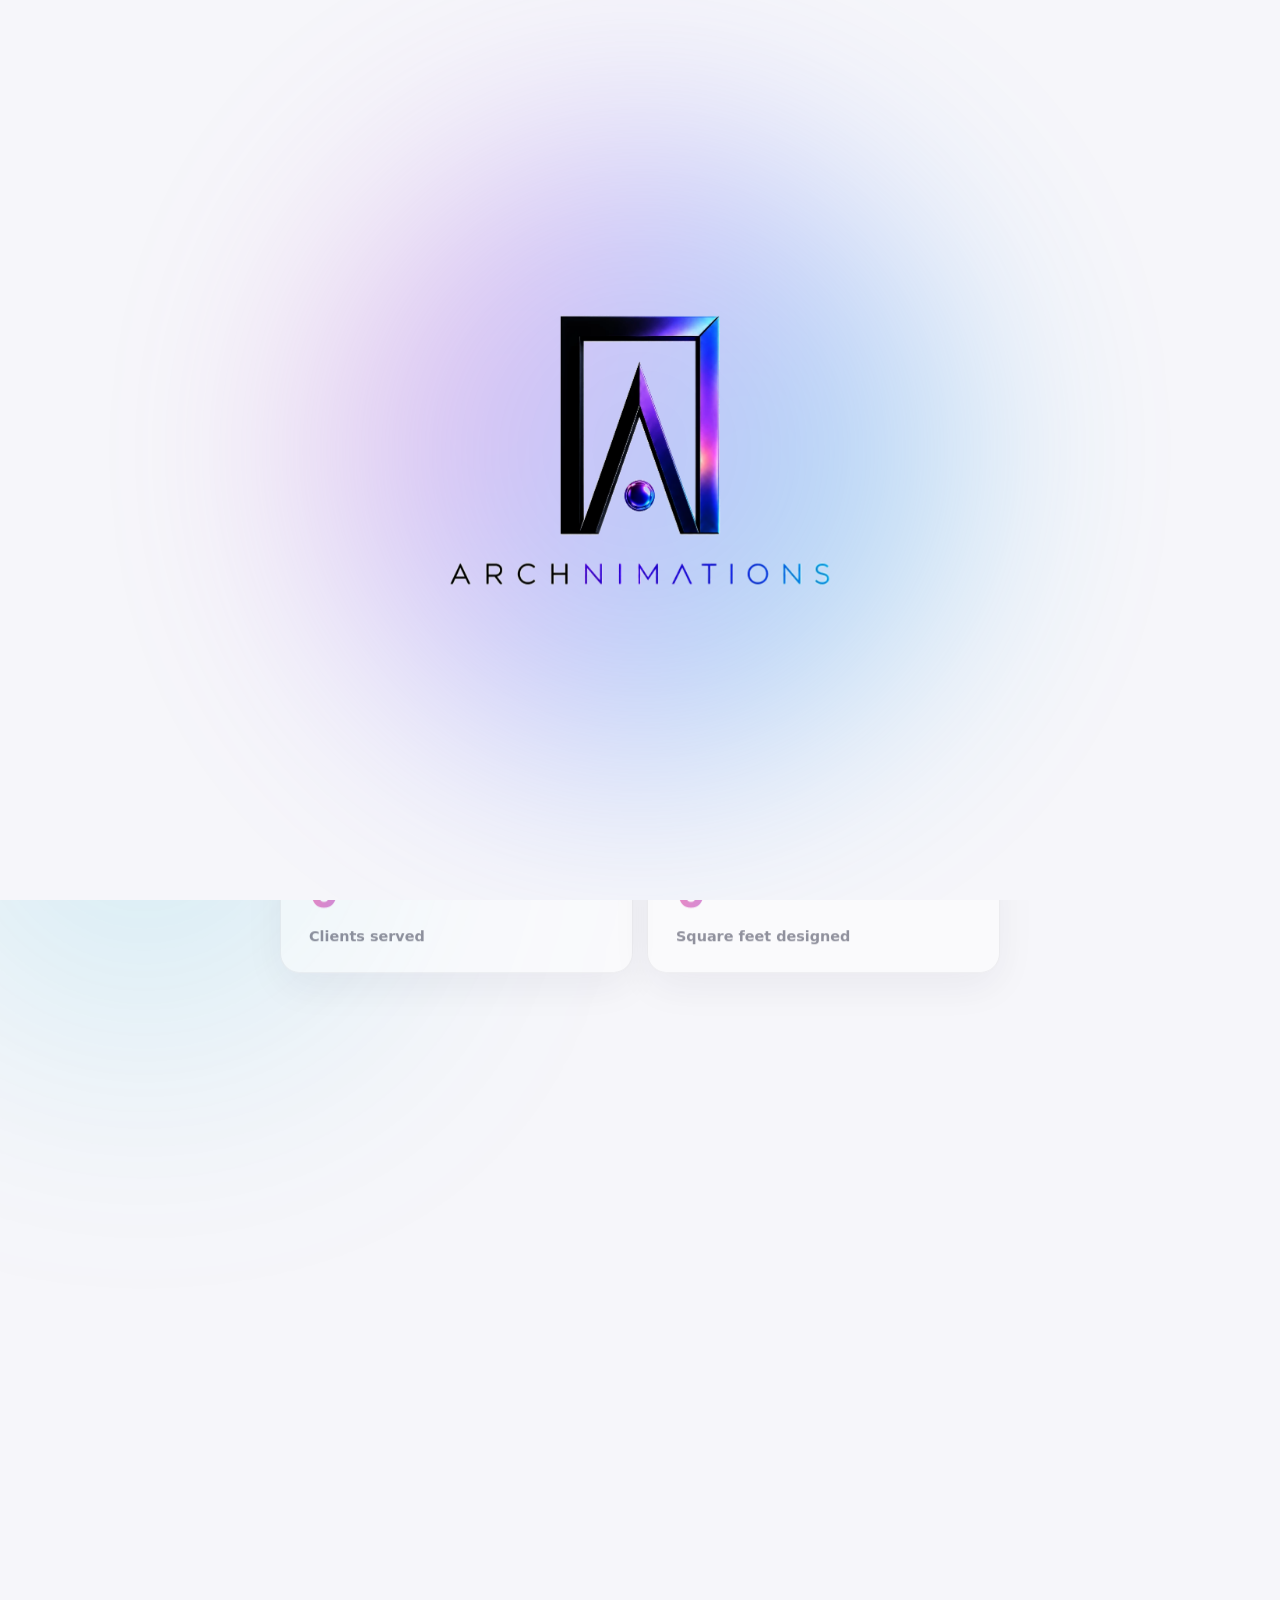
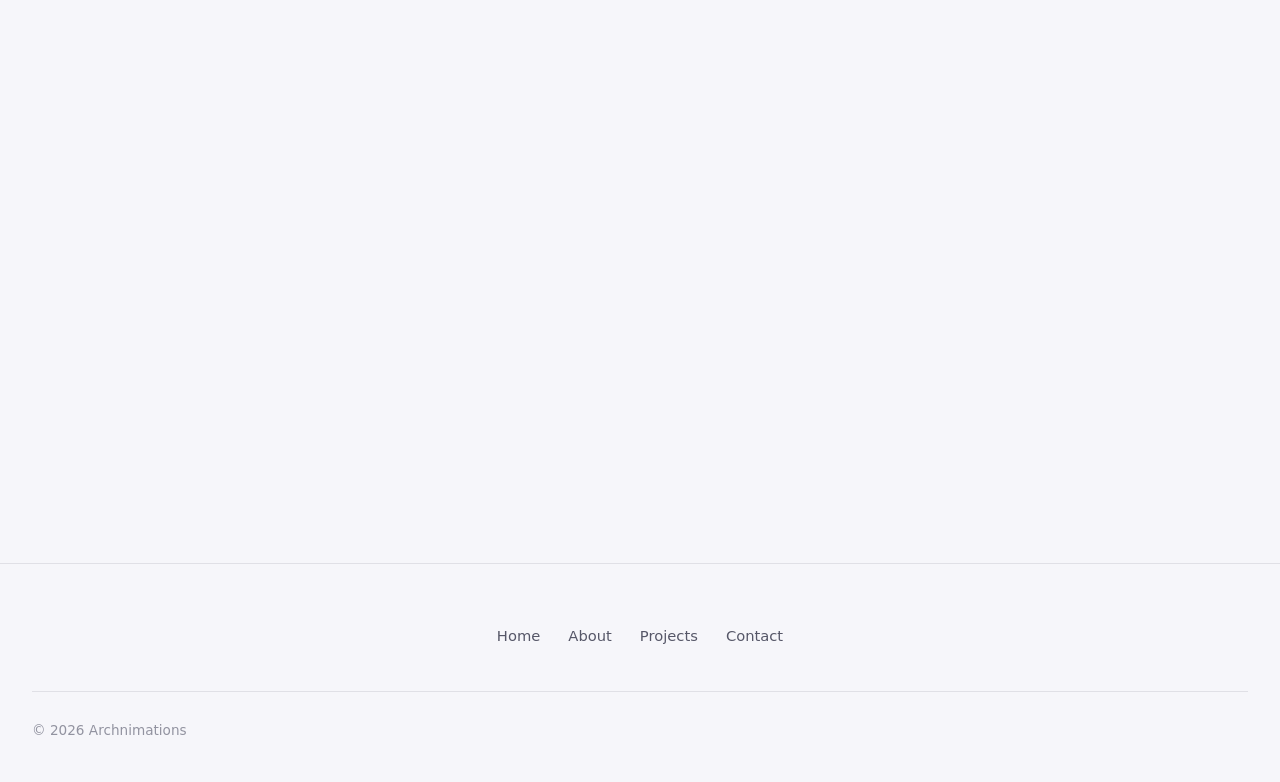
==== index.html @ 9ba1f947 "Refine PINEHURST 8B per feedback - Removed parquet restoration and library-finishing photos from the" ====
<!DOCTYPE html>
<html lang="en">
<head>
<meta charset="UTF-8">
<meta name="viewport" content="width=device-width, initial-scale=1.0">
<meta http-equiv="Content-Security-Policy" content="default-src 'self'; base-uri 'self'; object-src 'none'; script-src 'self'; style-src 'self' https://fonts.googleapis.com; font-src https://fonts.gstatic.com; img-src 'self' https://archnimations.com data:; frame-src https://my.spline.design; connect-src 'self'; form-action 'self' mailto:; frame-ancestors 'self'; upgrade-insecure-requests">
<meta name="referrer" content="strict-origin-when-cross-origin">
<meta name="description" content="Archnimations, architectural visualization, rendering, animation and design communication. Let us render your vision.">
<link rel="canonical" href="https://archnimations.com/">
<title>Archnimations</title>
<meta property="og:title" content="Archnimations">
<meta property="og:description" content="Detailed renderings, animation and design communication. Let us render your vision.">
<meta property="og:image" content="https://archnimations.com/assets/images/work/alpena-night.webp">
<meta property="og:url" content="https://archnimations.com/">
<link rel="preconnect" href="https://fonts.googleapis.com">
<link rel="preconnect" href="https://fonts.gstatic.com" crossorigin>
<link href="https://fonts.googleapis.com/css2?family=Space+Grotesk:wght@400;500;600;700&family=Inter:wght@400;500;600&display=swap" rel="stylesheet">
<link rel="icon" href="/favicon.ico" sizes="any">
<link rel="icon" type="image/png" href="/assets/images/favicon.png">
<link rel="apple-touch-icon" href="/assets/images/apple-touch-icon.png">
<link rel="stylesheet" href="/assets/css/style.css?v=20260608h">
<script src="/assets/js/intro-state.js?v=20260608h"></script>
</head>
<body class="home-page">

<!-- ── INTRO ENTRANCE ───────────────────────────── -->
<div id="intro" aria-hidden="true">
  <div class="intro__glow"></div>
  <img class="intro__logo" src="/assets/images/logo.webp" alt="Archnimations" width="975" height="693" decoding="async">
</div>

<nav id="nav">
  <a class="brand" href="/"><img src="/assets/images/logo.webp" alt="Archnimations" width="975" height="693" decoding="async"></a>
  <div class="nav-links" id="primary-navigation">
    <a href="/" class="active">Home</a>
    <a href="/about/">About</a>
    <a href="/work/">Projects</a>
    <a href="/contact/">Contact us</a>
  </div>
  <button id="burger" aria-label="Menu" aria-expanded="false" aria-controls="primary-navigation"><span></span><span></span><span></span></button>
</nav>

<!-- ── HERO ─────────────────────────────────────── -->
<header class="hero">
  <div class="hero__spline">
    <iframe src="https://my.spline.design/bancomar-vtM50TF9JVC6d8I8mIvwW248/?v=20260516"
            title="Archnimations interactive 3D scene"
            frameborder="0" loading="eager"
            referrerpolicy="strict-origin-when-cross-origin"
            allow="autoplay; fullscreen; xr-spatial-tracking; gyroscope; accelerometer; clipboard-write"></iframe>
  </div>
  <div class="hero__inner wrap">
    <h1>Architectural <span class="rotator">Visualization</span> Studio</h1>
  </div>
  <div class="hero__scroll" aria-hidden="true"></div>
</header>

<!-- ── METRICS ──────────────────────────────────── -->
<section class="metric-strip" aria-label="Studio impact">
  <div class="wrap">
    <div class="metric-grid reveal">
      <div class="metric-card">
        <span class="metric-card__num"><span class="js-count" data-count="500" data-suffix="+">0</span></span>
        <span class="metric-card__label">Clients served</span>
      </div>
      <div class="metric-card">
        <span class="metric-card__num"><span class="js-count" data-count="550" data-suffix="k+">0</span></span>
        <span class="metric-card__label">Square feet designed</span>
      </div>
    </div>
  </div>
</section>

<!-- ── SERVICES ─────────────────────────────────── -->
<section class="section-pad section-pad--flush">
  <div class="wrap">
    <div class="section-head services-head reveal">
      <div class="services-intro">
        <div class="services-intro__copy">
          <span class="eyebrow">What we do</span>
          <h2>A holistic design approach for architecture, atmosphere and experience.</h2>
          <p>We shape each project as a complete visual story, translating spatial ideas into refined imagery, motion and design communication that capture mood, materiality, scale and intent.</p>
        </div>
        <div class="micro-projects" aria-hidden="true">
          <div class="micro-track">
          <span class="micro-card"><img src="/assets/images/work/humeniks-building/before-after.webp" alt="" decoding="async" loading="lazy"></span>
          <span class="micro-card"><img src="/assets/images/work/humeniks-building/kitchen-design.webp" alt="" decoding="async" loading="lazy"></span>
          <span class="micro-card"><img src="/assets/images/work/silver-creek-townhomes/exterior.webp" alt="" decoding="async" loading="lazy"></span>
          <span class="micro-card"><img src="/assets/images/work/silver-creek-townhomes/living-area.webp" alt="" decoding="async" loading="lazy"></span>
          <span class="micro-card"><img src="/assets/images/work/palma-resort/living-suite.webp" alt="" decoding="async" loading="lazy"></span>
          <span class="micro-card"><img src="/assets/images/work/palma-resort/spa-lounge.webp" alt="" decoding="async" loading="lazy"></span>
          <span class="micro-card"><img src="/assets/images/work/arboleda-tower/vision-01.webp" alt="" decoding="async" loading="lazy"></span>
          <span class="micro-card"><img src="/assets/images/work/arboleda-tower/vision-04.webp" alt="" decoding="async" loading="lazy"></span>
          <span class="micro-card"><img src="/assets/images/work/alpena-exterior.webp" alt="" decoding="async" loading="lazy"></span>
          <span class="micro-card"><img src="/assets/images/work/alpena-lobby.webp" alt="" decoding="async" loading="lazy"></span>
          <span class="micro-card"><img src="/assets/images/work/sansurs-interior.webp" alt="" decoding="async" loading="lazy"></span>
          <span class="micro-card"><img src="/assets/images/work/sansurs-bedroom-master.webp" alt="" decoding="async" loading="lazy"></span>
          <span class="micro-card"><img src="/assets/images/work/palma-resort/bed-suite.webp" alt="" decoding="async" loading="lazy"></span>
          <span class="micro-card"><img src="/assets/images/work/silver-creek-townhomes/bedroom.webp" alt="" decoding="async" loading="lazy"></span>
          <span class="micro-card micro-card--dupe"><img src="/assets/images/work/humeniks-building/before-after.webp" alt="" decoding="async" loading="lazy"></span>
          <span class="micro-card micro-card--dupe"><img src="/assets/images/work/humeniks-building/kitchen-design.webp" alt="" decoding="async" loading="lazy"></span>
          <span class="micro-card micro-card--dupe"><img src="/assets/images/work/silver-creek-townhomes/exterior.webp" alt="" decoding="async" loading="lazy"></span>
          <span class="micro-card micro-card--dupe"><img src="/assets/images/work/silver-creek-townhomes/living-area.webp" alt="" decoding="async" loading="lazy"></span>
          <span class="micro-card micro-card--dupe"><img src="/assets/images/work/palma-resort/living-suite.webp" alt="" decoding="async" loading="lazy"></span>
          <span class="micro-card micro-card--dupe"><img src="/assets/images/work/palma-resort/spa-lounge.webp" alt="" decoding="async" loading="lazy"></span>
          <span class="micro-card micro-card--dupe"><img src="/assets/images/work/arboleda-tower/vision-01.webp" alt="" decoding="async" loading="lazy"></span>
          <span class="micro-card micro-card--dupe"><img src="/assets/images/work/arboleda-tower/vision-04.webp" alt="" decoding="async" loading="lazy"></span>
          <span class="micro-card micro-card--dupe"><img src="/assets/images/work/alpena-exterior.webp" alt="" decoding="async" loading="lazy"></span>
          <span class="micro-card micro-card--dupe"><img src="/assets/images/work/alpena-lobby.webp" alt="" decoding="async" loading="lazy"></span>
          <span class="micro-card micro-card--dupe"><img src="/assets/images/work/sansurs-interior.webp" alt="" decoding="async" loading="lazy"></span>
          <span class="micro-card micro-card--dupe"><img src="/assets/images/work/sansurs-bedroom-master.webp" alt="" decoding="async" loading="lazy"></span>
          <span class="micro-card micro-card--dupe"><img src="/assets/images/work/palma-resort/bed-suite.webp" alt="" decoding="async" loading="lazy"></span>
          <span class="micro-card micro-card--dupe"><img src="/assets/images/work/silver-creek-townhomes/bedroom.webp" alt="" decoding="async" loading="lazy"></span>
          </div>
        </div>
      </div>
    </div>
    <div class="orbit-services reveal">
      <ol class="orbit-track" role="tablist" aria-label="Studio services">
        <li class="orbit-node is-active">
          <button type="button" role="tab" aria-selected="true" aria-controls="orbit-panel-01">
            <span class="orbit-node__num">01</span>
          </button>
        </li>
        <li class="orbit-node">
          <button type="button" role="tab" aria-selected="false" aria-controls="orbit-panel-02">
            <span class="orbit-node__num">02</span>
          </button>
        </li>
        <li class="orbit-node">
          <button type="button" role="tab" aria-selected="false" aria-controls="orbit-panel-03">
            <span class="orbit-node__num">03</span>
          </button>
        </li>
        <li class="orbit-node">
          <button type="button" role="tab" aria-selected="false" aria-controls="orbit-panel-04">
            <span class="orbit-node__num">04</span>
          </button>
        </li>
        <li class="orbit-node">
          <button type="button" role="tab" aria-selected="false" aria-controls="orbit-panel-05">
            <span class="orbit-node__num">05</span>
          </button>
        </li>
      </ol>
      <div class="orbit-stage" aria-live="polite">
        <article class="orbit-panel is-active" id="orbit-panel-01" role="tabpanel">
          <h3>Rendering &amp; Animation</h3>
          <p>Realistic still visualizations and architectural animation that communicate design intent to clients and stakeholders.</p>
        </article>
        <article class="orbit-panel" id="orbit-panel-02" role="tabpanel">
          <h3>3D Models</h3>
          <p>Accurate, presentation ready 3D models built from your plans, sketches or existing CAD files.</p>
        </article>
        <article class="orbit-panel" id="orbit-panel-03" role="tabpanel">
          <h3>Virtual Tours &amp; 360° Panoramas</h3>
          <p>Immersive architectural virtual tours and 360° 3D panoramas that let clients walk the space before it's built.</p>
        </article>
        <article class="orbit-panel" id="orbit-panel-04" role="tabpanel">
          <h3>Interior &amp; Exterior Visualization</h3>
          <p>Interior and exterior visualization across residential, commercial and mixed use typologies.</p>
        </article>
        <article class="orbit-panel" id="orbit-panel-05" role="tabpanel">
          <h3>Design Communication</h3>
          <p>Clear visual packages that organize concept, atmosphere and project intent for confident presentations.</p>
        </article>
      </div>
      <p class="orbit-prompt">
        Have something else in mind?
        <a href="/contact/" class="text-link">Tell us about your project ↗</a>
      </p>
    </div>
  </div>
</section>

<footer>
  <div class="wrap">
    <div class="foot-top">
      <nav class="foot-nav">
        <a href="/">Home</a>
        <a href="/about/">About</a>
        <a href="/work/">Projects</a>
        <a href="/contact/">Contact</a>
      </nav>
    </div>
    <div class="foot-bottom">
      <span>&copy; <span class="js-year"></span> Archnimations</span>
    </div>
  </div>
</footer>

<script src="/assets/js/main.js?v=20260608h"></script>
</body>
</html>
---- assets/css/style.css ----
/* ═══════════════════════════════════════════════════
   ARCHNIMATIONS — architectural visualization studio
   Light iridescent / liquid-glass design system
═══════════════════════════════════════════════════ */

:root {
  --bg:        #F6F6FA;
  --bg-2:      #FFFFFF;
  --glass:     rgba(255,255,255,0.60);
  --glass-2:   rgba(255,255,255,0.86);
  --line:      rgba(20,20,40,0.09);
  --line-2:    rgba(20,20,40,0.16);
  --text:      #15151E;
  --text-mid:  #565768;
  --text-dim:  #9293A0;
  --iris-1:    #8B5CF6;   /* violet */
  --iris-2:    #3B82F6;   /* blue   */
  --iris-3:    #06B6D4;   /* cyan   */
  --iris-4:    #EC4899;   /* magenta*/
  --grad:      linear-gradient(110deg, var(--iris-4) 0%, var(--iris-1) 32%, var(--iris-2) 64%, var(--iris-3) 100%);
  --shadow:    0 14px 44px rgba(30,25,70,0.09);
  --shadow-lg: 0 26px 70px rgba(30,25,70,0.14);
  --max:       1280px;
  --ease:      cubic-bezier(0.16, 1, 0.3, 1);
}

* { margin: 0; padding: 0; box-sizing: border-box; }
html { scroll-behavior: smooth; }

body {
  background: var(--bg);
  color: var(--text);
  font-family: 'Inter', system-ui, sans-serif;
  font-size: 16px;
  line-height: 1.6;
  -webkit-font-smoothing: antialiased;
  overflow-x: hidden;
  position: relative;
}

/* ── AMBIENT IRIDESCENT GLOW (page-wide) ──────────── */
body::before,
body::after {
  content: '';
  position: fixed;
  z-index: 0;
  border-radius: 50%;
  filter: blur(120px);
  opacity: 0.55;
  pointer-events: none;
}
body::before {
  width: 58vw; height: 58vw;
  top: -20vw; right: -14vw;
  background: radial-gradient(circle, rgba(139,92,246,0.55), transparent 68%);
  animation: drift1 26s var(--ease) infinite alternate;
}
body::after {
  width: 50vw; height: 50vw;
  bottom: -18vw; left: -14vw;
  background: radial-gradient(circle, rgba(6,182,212,0.45), transparent 68%);
  animation: drift2 30s var(--ease) infinite alternate;
}
@keyframes drift1 { to { transform: translate(-8vw, 10vw) scale(1.18); } }
@keyframes drift2 { to { transform: translate(10vw, -8vw) scale(1.22); } }

/* ── INTRO ENTRANCE ───────────────────────────────── */
#intro {
  position: fixed;
  inset: 0;
  z-index: 9999;
  display: flex;
  align-items: center;
  justify-content: center;
  background: var(--bg);
  overflow: hidden;
}
html.intro-done #intro { display: none; }
/* nav logo stays hidden until the intro logo flies into its place */
html.intro-pending #nav .brand img { opacity: 0; }
.intro__logo {
  position: relative;
  z-index: 2;
  width: min(380px, 64vw);
  height: auto;
  opacity: 0;
  transform: scale(0.86) translateY(10px);
  animation: introLogo 1.15s var(--ease) 0.15s forwards;
  will-change: transform, opacity;
}
.intro__glow {
  position: absolute;
  width: 540px; height: 540px;
  max-width: 90vw; max-height: 90vw;
  border-radius: 50%;
  background: var(--grad);
  filter: blur(95px);
  opacity: 0;
  transform: scale(0.6);
  animation: introGlow 2.1s var(--ease) 0.2s forwards;
}
@keyframes introLogo {
  0%   { opacity: 0; transform: scale(0.86) translateY(10px); }
  55%  { opacity: 1; }
  100% { opacity: 1; transform: scale(1) translateY(0); }
}
@keyframes introGlow {
  0%   { opacity: 0; transform: scale(0.6); }
  45%  { opacity: 0.6; transform: scale(1); }
  100% { opacity: 0.34; transform: scale(1.16); }
}

h1, h2, h3, h4 {
  font-family: 'Space Grotesk', system-ui, sans-serif;
  font-weight: 600;
  line-height: 1.06;
  letter-spacing: -0.025em;
}

a { color: inherit; text-decoration: none; }
img { display: block; max-width: 100%; }
::selection { background: var(--iris-1); color: #fff; }

.wrap { max-width: var(--max); margin: 0 auto; padding: 0 32px; position: relative; z-index: 1; }

/* iridescent gradient text */
.iris-text {
  background: var(--grad);
  -webkit-background-clip: text;
  background-clip: text;
  color: transparent;
}

.eyebrow {
  font-family: 'Space Grotesk', sans-serif;
  font-size: 0.72rem;
  font-weight: 600;
  letter-spacing: 0.24em;
  text-transform: uppercase;
  background: var(--grad);
  -webkit-background-clip: text;
  background-clip: text;
  color: transparent;
}

/* ── DECORATIVE GLOW ORBS ─────────────────────────── */
.orb {
  position: absolute;
  border-radius: 50%;
  pointer-events: none;
  z-index: 0;
}
.orb--glow {
  background: var(--grad);
  filter: blur(80px);
  opacity: 0.42;
}

/* ── BUTTONS ──────────────────────────────────────── */
.btn {
  display: inline-flex;
  align-items: center;
  gap: 10px;
  font-family: 'Space Grotesk', sans-serif;
  font-weight: 600;
  font-size: 0.92rem;
  padding: 15px 28px;
  border-radius: 999px;
  transition: transform 0.4s var(--ease), box-shadow 0.4s, background 0.3s, color 0.3s, border-color 0.3s;
}
.btn--solid {
  color: #fff;
  background: var(--grad);
  background-size: 180% 180%;
  background-position: 0% 50%;
  box-shadow: 0 10px 30px rgba(139,92,246,0.30);
}
.btn--solid:hover {
  transform: translateY(-3px);
  background-position: 100% 50%;
  box-shadow: 0 16px 40px rgba(139,92,246,0.42);
}
.btn .arr { transition: transform 0.4s var(--ease); }
.btn:hover .arr { transform: translate(4px, -4px); }

/* ── NAV (glass) ──────────────────────────────────── */
#nav {
  position: fixed;
  top: 0; left: 0; right: 0;
  z-index: 100;
  display: flex;
  align-items: center;
  justify-content: flex-start;
  padding: 20px 32px;
  transition: padding 0.4s var(--ease), background 0.4s, border-color 0.4s, box-shadow 0.4s;
  border-bottom: 1px solid transparent;
}
#nav.scrolled {
  padding: 13px 32px;
  background: rgba(246,246,250,0.72);
  backdrop-filter: blur(18px);
  -webkit-backdrop-filter: blur(18px);
  border-bottom: 1px solid var(--line);
  box-shadow: 0 8px 30px rgba(30,25,70,0.05);
}
.brand {
  font-family: 'Space Grotesk', sans-serif;
  font-weight: 700;
  font-size: 1.15rem;
  letter-spacing: -0.01em;
}
.brand b {
  font-weight: 700;
  background: var(--grad);
  -webkit-background-clip: text;
  background-clip: text;
  color: transparent;
}
/* nav logo — centered, persistent across all pages */
#nav .brand {
  position: absolute;
  top: 50%; left: 50%;
  transform: translate(-50%, -50%);
  display: flex;
  align-items: center;
  line-height: 0;
}
#nav .brand img {
  height: 44px;
  width: auto;
  display: block;
  transition: height 0.4s var(--ease), opacity 0.5s var(--ease);
}
#nav.scrolled .brand img { height: 36px; }
.nav-links {
  position: fixed;
  top: 78px;
  left: 32px;
  display: flex;
  flex-direction: column;
  align-items: flex-start;
  gap: 18px;
  min-width: 230px;
  padding: 24px;
  border: 1px solid var(--line);
  border-radius: 20px;
  background: rgba(246,246,250,0.88);
  backdrop-filter: blur(18px);
  -webkit-backdrop-filter: blur(18px);
  box-shadow: var(--shadow);
  opacity: 0;
  transform: translateY(-10px) scale(0.98);
  pointer-events: none;
  transition: opacity 0.28s var(--ease), transform 0.28s var(--ease);
}
body.menu-open .nav-links {
  opacity: 1;
  transform: translateY(0) scale(1);
  pointer-events: auto;
}
.nav-links a {
  font-size: 1rem;
  color: var(--text-mid);
  position: relative;
  padding: 4px 0;
  transition: color 0.25s;
}
.nav-links a:hover { color: var(--text); }
.nav-links a.active { color: var(--text); }
.nav-links a.active::after {
  content: '';
  position: absolute;
  left: 0; right: 0; bottom: -2px;
  height: 2px;
  border-radius: 2px;
  background: var(--grad);
}
.nav-links .btn { padding: 10px 22px; }

#burger {
  display: flex;
  flex-direction: column;
  gap: 5px;
  background: rgba(255,255,255,0.68);
  border: 1px solid var(--line);
  border-radius: 999px;
  cursor: pointer;
  padding: 12px;
  box-shadow: var(--shadow);
  backdrop-filter: blur(12px);
  -webkit-backdrop-filter: blur(12px);
}
#burger span {
  width: 24px; height: 2px;
  background: var(--grad);
  border-radius: 2px;
  transition: transform 0.3s, opacity 0.3s;
}
body.menu-open #burger span:nth-child(1) { transform: translateY(7px) rotate(45deg); }
body.menu-open #burger span:nth-child(2) { opacity: 0; }
body.menu-open #burger span:nth-child(3) { transform: translateY(-7px) rotate(-45deg); }

/* ── HERO ─────────────────────────────────────────── */
.hero {
  position: relative;
  min-height: 100vh;
  display: flex;
  align-items: center;
  justify-content: center;
  overflow: hidden;
}
/* interactive Spline scene — full-bleed, takes over the hero */
.hero__spline {
  position: absolute;
  inset: 0;
  z-index: 1;
  /* fallback shown while the scene loads / if it fails */
  background:
    radial-gradient(circle at 50% 42%, rgba(139,92,246,0.16), transparent 62%),
    radial-gradient(circle at 70% 78%, rgba(6,182,212,0.14), transparent 58%);
}
.hero__spline::after {
  content: '';
  position: absolute;
  right: 12px;
  bottom: 12px;
  z-index: 2;
  width: 168px;
  height: 52px;
  border-radius: 12px;
  background: var(--bg);
  box-shadow: 0 0 34px 26px var(--bg);
  pointer-events: none;
}
.hero__spline iframe {
  width: 100%;
  height: 100%;
  display: block;
}
/* the single hero line sits over the scene; pointer-events pass
   through so the 3D scene stays fully interactive */
.hero__inner {
  position: relative;
  z-index: 3;
  width: 100%;
  pointer-events: none;
  text-align: center;
}
.hero h1 {
  font-size: clamp(1.7rem, 4vw, 3rem);
  font-weight: 500;
  letter-spacing: -0.02em;
  color: var(--text);
  margin: 0;
  text-shadow: 0 2px 44px rgba(246,246,250,0.95), 0 0 14px rgba(246,246,250,0.85);
}
.rotator {
  display: inline-block;
  background: var(--grad);
  -webkit-background-clip: text;
  background-clip: text;
  color: transparent;
  transition: opacity 0.38s var(--ease), transform 0.38s var(--ease);
}
.rotator--out { opacity: 0; transform: translateY(-0.32em); }
.hero__scroll {
  position: absolute;
  bottom: 34px; left: 50%;
  transform: translateX(-50%);
  z-index: 3;
  pointer-events: none;
  width: 1px; height: 44px;
  background: linear-gradient(var(--iris-2), transparent);
}

/* ── SECTION SCAFFOLD ─────────────────────────────── */
section { position: relative; z-index: 1; }
.section-pad { padding: 120px 0; }
.section-pad--flush { padding-top: 0; }
.section-head { max-width: 62ch; margin-bottom: 60px; }
.services-head {
  max-width: none;
  width: calc(100vw - 32px);
  margin-right: calc(50% - 50vw);
}
.section-head h2 { font-size: clamp(2rem, 4vw, 3.2rem); margin: 16px 0 0; }
.section-head p { color: var(--text-mid); margin-top: 20px; font-size: 1.08rem; }
.services-intro {
  display: grid;
  grid-template-columns: minmax(0, 62ch) minmax(300px, 1fr);
  gap: clamp(18px, 3vw, 34px);
  align-items: center;
}
.services-intro__copy {
  max-width: 62ch;
}
.micro-projects {
  position: relative;
  display: block;
  width: 100%;
  min-height: clamp(206px, 17vw, 252px);
  align-self: stretch;
}
.micro-projects::before {
  content: '';
  position: absolute;
  inset: 12px 0 10px 18px;
  border-radius: 999px;
  background: radial-gradient(circle, rgba(255,255,255,0.84), rgba(255,255,255,0.18) 55%, transparent 72%);
  filter: blur(10px);
  opacity: 0.82;
  pointer-events: none;
}
.micro-track { display: contents; }
.micro-card--dupe { display: none; }
.micro-card {
  position: absolute;
  z-index: 1;
  width: 62px;
  aspect-ratio: 1.18 / 1;
  overflow: hidden;
  border-radius: 9px;
  background: #fff;
  border: 1px solid rgba(20,20,40,0.09);
  box-shadow: 0 10px 24px rgba(30,25,70,0.12);
  opacity: 0;
  transform: translateY(16px) rotate(-2deg);
  transition: transform 0.48s var(--ease), box-shadow 0.36s var(--ease), border-color 0.36s var(--ease);
}
.micro-card::before {
  content: '';
  position: absolute;
  top: 6px;
  right: 7px;
  z-index: 2;
  width: 5px;
  height: 5px;
  border-radius: 50%;
  background: rgba(255,255,255,0.95);
  box-shadow: 0 0 0 1px rgba(20,20,40,0.08), 0 0 0 rgba(6,182,212,0);
  transition: box-shadow 0.36s var(--ease), background 0.36s var(--ease);
}
.micro-card::after {
  content: '';
  position: absolute;
  inset: 0;
  background: radial-gradient(circle at 78% 18%, rgba(255,255,255,0.62), transparent 26%);
  opacity: 0;
  transition: opacity 0.36s var(--ease);
  pointer-events: none;
}
.micro-card img {
  width: 100%;
  height: 100%;
  object-fit: cover;
  transition: transform 0.6s var(--ease), filter 0.36s var(--ease);
}
.micro-card:nth-child(1) { left: 5%; top: 34%; width: clamp(91px, 9.5vw, 138px); --rx: -2.5deg; --fy: -7px; }
.micro-card:nth-child(2) { left: 11%; top: 8%; width: clamp(78px, 7.4vw, 114px); --rx: 3deg; --fy: 5px; }
.micro-card:nth-child(3) { left: 22%; top: 43%; width: clamp(84px, 8.4vw, 125px); --rx: 1.5deg; --fy: -4px; }
.micro-card:nth-child(4) { left: 32%; top: 12%; width: clamp(76px, 7.6vw, 116px); --rx: -3deg; --fy: 7px; }
.micro-card:nth-child(5) { left: 42%; top: 34%; width: clamp(94px, 9.8vw, 146px); --rx: 2.5deg; --fy: -6px; }
.micro-card:nth-child(6) { left: 53%; top: 7%; width: clamp(76px, 7.4vw, 110px); --rx: -1deg; --fy: 5px; }
.micro-card:nth-child(7) { left: 9%; top: 68%; width: clamp(72px, 7vw, 101px); --rx: 2deg; --fy: 6px; }
.micro-card:nth-child(8) { left: 25%; top: 72%; width: clamp(78px, 7.8vw, 114px); --rx: -2deg; --fy: -5px; }
.micro-card:nth-child(9) { left: 41%; top: 68%; width: clamp(82px, 8.3vw, 123px); --rx: 3deg; --fy: 4px; }
.micro-card:nth-child(10) { right: 13%; top: 60%; width: clamp(70px, 7vw, 105px); --rx: -2.5deg; --fy: -4px; }
.micro-card:nth-child(11) { left: 22%; top: 0; width: clamp(68px, 6.8vw, 99px); --rx: 1deg; --fy: 6px; }
.micro-card:nth-child(12) { right: 10%; top: 26%; width: clamp(70px, 7.2vw, 108px); --rx: 2deg; --fy: 5px; }
.micro-card:nth-child(13) { right: 25%; top: 2%; width: clamp(72px, 7.4vw, 112px); --rx: -1.5deg; --fy: -5px; }
.micro-card:nth-child(14) { right: 27%; top: 78%; width: clamp(68px, 7vw, 104px); --rx: 2.5deg; --fy: 6px; }
.reveal.in .micro-card {
  animation: microFloat 5.8s var(--ease) infinite alternate;
  opacity: 1;
}
.reveal.in .micro-card:nth-child(1) { animation-delay: 0.05s; }
.reveal.in .micro-card:nth-child(2) { animation-delay: 0.28s; }
.reveal.in .micro-card:nth-child(3) { animation-delay: 0.16s; }
.reveal.in .micro-card:nth-child(4) { animation-delay: 0.42s; }
.reveal.in .micro-card:nth-child(5) { animation-delay: 0.22s; }
.reveal.in .micro-card:nth-child(6) { animation-delay: 0.5s; }
.reveal.in .micro-card:nth-child(7) { animation-delay: 0.34s; }
.reveal.in .micro-card:nth-child(8) { animation-delay: 0.66s; }
.reveal.in .micro-card:nth-child(9) { animation-delay: 0.46s; }
.reveal.in .micro-card:nth-child(10) { animation-delay: 0.72s; }
.reveal.in .micro-card:nth-child(11) { animation-delay: 0.18s; }
.reveal.in .micro-card:nth-child(12) { animation-delay: 0.58s; }
.reveal.in .micro-card:nth-child(13) { animation-delay: 0.38s; }
.reveal.in .micro-card:nth-child(14) { animation-delay: 0.76s; }
.micro-card:hover {
  animation-play-state: paused;
  transform: translateY(-4px) scale(1.08) rotate(0deg) !important;
  border-color: rgba(6,182,212,0.42);
  box-shadow: 0 18px 36px rgba(30,25,70,0.16);
}
.micro-card:hover::before {
  background: #fff;
  box-shadow: 0 0 0 1px rgba(255,255,255,0.9), 0 0 16px 7px rgba(6,182,212,0.46), 0 0 30px 12px rgba(236,72,153,0.18);
}
.micro-card:hover::after { opacity: 1; }
.micro-card:hover img {
  transform: scale(1.08);
  filter: saturate(1.12) contrast(1.04);
}
@keyframes microFloat {
  0% { transform: translateX(-10px) translateY(10px) rotate(calc(var(--rx, 0deg) - 1deg)); }
  100% { transform: translateX(18px) translateY(var(--fy, -5px)) rotate(calc(var(--rx, 0deg) + 1deg)); }
}
@keyframes micro-marquee {
  from { transform: translateX(0); }
  to { transform: translateX(-50%); }
}
@media (prefers-reduced-motion: reduce) {
  .micro-track { animation: none; }
}
.work-page.section-pad { padding-bottom: 72px; }
.work-page .section-head { margin-bottom: 34px; }
.work-page .section-head h2 { font-size: clamp(1.9rem, 3.4vw, 2.8rem); }
.work-page .section-head p { margin-top: 14px; }
.work-page + .cta-band { padding-top: 42px; }

/* ── LANDING METRICS ─────────────────────────────── */
.metric-strip {
  margin-top: -72px;
  padding: 0 0 92px;
  pointer-events: none;
}
.metric-grid {
  width: min(720px, 100%);
  margin: 0 auto;
  display: grid;
  grid-template-columns: repeat(2, 1fr);
  gap: 14px;
}
.metric-card {
  position: relative;
  overflow: hidden;
  padding: 24px 28px;
  border: 1px solid var(--line);
  border-radius: 20px;
  background: rgba(255,255,255,0.70);
  backdrop-filter: blur(18px);
  -webkit-backdrop-filter: blur(18px);
  box-shadow: var(--shadow);
}
.metric-card::before {
  content: '';
  position: absolute;
  left: 0; right: 0; top: 0;
  height: 3px;
  background: var(--grad);
}
.metric-card__num {
  display: block;
  font-family: 'Space Grotesk', sans-serif;
  font-size: clamp(2rem, 4.5vw, 3.4rem);
  font-weight: 700;
  line-height: 0.95;
  letter-spacing: -0.04em;
  background: var(--grad);
  -webkit-background-clip: text;
  background-clip: text;
  color: transparent;
  font-variant-numeric: tabular-nums;
}
.metric-card__label {
  display: block;
  margin-top: 10px;
  color: var(--text-mid);
  font-size: 0.9rem;
  font-weight: 600;
}

/* inner-page header gets a soft orb */
.page-head { position: relative; overflow: hidden; }
.page-head--tall { padding-top: 160px; }
.page-head--work { padding-top: 132px; }
.page-head .orb--glow {
  width: 420px; height: 420px;
  top: -120px; right: -60px;
  opacity: 0.35;
}
.about-hero {
  display: grid;
  grid-template-columns: minmax(0, 0.92fr) minmax(360px, 1.08fr);
  gap: clamp(34px, 5vw, 82px);
  align-items: center;
  margin-bottom: 72px;
}
.about-hero__copy {
  margin-bottom: 0;
}
/* ── VALUES ROTATOR (compact, dynamic) ────────────── */
.values-rotator {
  position: relative;
  min-height: 220px;
  padding: clamp(26px, 3.4vw, 38px) clamp(28px, 3.6vw, 42px) clamp(22px, 2.8vw, 30px);
  overflow: hidden;
  border: 1px solid rgba(20,20,40,0.08);
  border-radius: 22px;
  background:
    linear-gradient(140deg, rgba(255,255,255,0.86), rgba(255,255,255,0.38)),
    radial-gradient(circle at 84% 16%, rgba(6,182,212,0.18), transparent 40%),
    radial-gradient(circle at 18% 90%, rgba(236,72,153,0.12), transparent 44%);
  box-shadow: var(--shadow-lg);
  backdrop-filter: blur(20px);
  -webkit-backdrop-filter: blur(20px);
  display: flex;
  flex-direction: column;
  justify-content: space-between;
  gap: 18px;
}
.values-rotator::before {
  content: '';
  position: absolute;
  inset: 14px;
  border-radius: 18px;
  border: 1px solid rgba(255,255,255,0.72);
  pointer-events: none;
}
.values-rotator::after {
  content: '';
  position: absolute;
  width: 140px;
  height: 140px;
  right: -42px;
  top: -38px;
  border-radius: 50%;
  background: var(--grad);
  filter: blur(40px);
  opacity: 0.22;
  pointer-events: none;
}
.values-rotator__stage {
  position: relative;
  flex: 1;
  min-height: 110px;
}
.values-rotator__item {
  position: absolute;
  inset: 0;
  display: flex;
  flex-direction: column;
  justify-content: center;
  gap: 10px;
  opacity: 0;
  transform: translateY(10px);
  transition: opacity 0.55s var(--ease), transform 0.55s var(--ease);
  pointer-events: none;
}
.values-rotator__item.is-active {
  opacity: 1;
  transform: none;
  pointer-events: auto;
}
.values-rotator__label {
  font-family: 'Space Grotesk', sans-serif;
  font-size: 0.74rem;
  font-weight: 600;
  letter-spacing: 0.24em;
  text-transform: uppercase;
  background: var(--grad);
  -webkit-background-clip: text;
  background-clip: text;
  color: transparent;
}
.values-rotator__item p {
  font-family: 'Space Grotesk', sans-serif;
  font-weight: 500;
  font-size: clamp(1.15rem, 1.85vw, 1.5rem);
  line-height: 1.25;
  letter-spacing: -0.015em;
  color: var(--text);
  margin: 0;
  max-width: 30ch;
}
.values-rotator__dots {
  position: relative;
  z-index: 1;
  display: flex;
  gap: 10px;
  align-items: center;
}
.values-rotator__dot {
  width: 8px;
  height: 8px;
  border-radius: 50%;
  border: 0;
  padding: 0;
  background: rgba(20,20,40,0.18);
  cursor: pointer;
  transition: background 0.35s var(--ease), transform 0.35s var(--ease), width 0.4s var(--ease);
}
.values-rotator__dot:hover { background: var(--text-mid); }
.values-rotator__dot.is-active {
  width: 28px;
  border-radius: 999px;
  background-image: var(--grad);
}
.values-rotator__dot:focus-visible {
  outline: none;
  box-shadow: 0 0 0 3px rgba(139,92,246,0.32);
}

/* ── ORBIT SERVICES (constellation tabs) ──────────── */
.orbit-services {
  margin-top: 36px;
  display: grid;
  gap: clamp(40px, 5vw, 68px);
}
.orbit-track {
  list-style: none;
  margin: 0;
  padding: clamp(24px, 4vw, 36px) 0 clamp(12px, 2vw, 18px);
  display: flex;
  justify-content: center;
  align-items: center;
  gap: clamp(18px, 4vw, 62px);
  flex-wrap: wrap;
}
.orbit-node {
  --y: 0px;
  position: relative;
  animation: orbitBob 6s ease-in-out infinite;
}
.orbit-node:nth-child(1) { --y:  8px; animation-delay: 0s; }
.orbit-node:nth-child(2) { --y: -10px; animation-delay: 0.5s; }
.orbit-node:nth-child(3) { --y:  4px; animation-delay: 1s; }
.orbit-node:nth-child(4) { --y: -14px; animation-delay: 1.5s; }
.orbit-node:nth-child(5) { --y:  6px; animation-delay: 2s; }
@keyframes orbitBob {
  0%, 100% { transform: translateY(var(--y)); }
  50%      { transform: translateY(calc(var(--y) - 7px)); }
}
.orbit-node button {
  display: grid;
  place-items: center;
  width: clamp(74px, 8.2vw, 112px);
  height: clamp(74px, 8.2vw, 112px);
  border: 1px solid var(--line-2);
  border-radius: 50%;
  background: transparent;
  cursor: pointer;
  font-family: 'Space Grotesk', sans-serif;
  font-weight: 500;
  font-size: clamp(0.82rem, 1vw, 0.95rem);
  letter-spacing: 0.22em;
  color: var(--text-mid);
  transition: transform 0.55s var(--ease), border-color 0.4s, color 0.4s, box-shadow 0.55s var(--ease), background 0.55s var(--ease);
}
.orbit-node button:focus-visible {
  outline: none;
  box-shadow: 0 0 0 3px rgba(139,92,246,0.32);
}
.orbit-node button:hover {
  color: var(--text);
  border-color: var(--text-mid);
  transform: translateY(-4px) scale(1.04);
}
.orbit-node.is-active button {
  color: #fff;
  border-color: transparent;
  background-image: var(--grad);
  background-size: 220% 220%;
  background-position: 0% 50%;
  transform: scale(1.22);
  box-shadow:
    0 0 0 8px rgba(139,92,246,0.10),
    0 24px 56px rgba(139,92,246,0.36);
  animation: orbitGlow 7s var(--ease) infinite;
}
@keyframes orbitGlow {
  0%, 100% { background-position: 0% 50%; box-shadow: 0 0 0 8px rgba(139,92,246,0.10), 0 24px 56px rgba(139,92,246,0.36); }
  50%      { background-position: 100% 50%; box-shadow: 0 0 0 12px rgba(6,182,212,0.08), 0 28px 60px rgba(6,182,212,0.30); }
}
.orbit-stage {
  position: relative;
  min-height: clamp(150px, 18vw, 200px);
  text-align: center;
  padding: 0 clamp(0px, 4vw, 24px);
}
.orbit-panel {
  position: absolute;
  inset: 0;
  margin: auto;
  display: flex;
  flex-direction: column;
  align-items: center;
  justify-content: flex-start;
  opacity: 0;
  transform: translateY(16px);
  transition: opacity 0.6s var(--ease), transform 0.6s var(--ease);
  pointer-events: none;
}
.orbit-panel.is-active {
  opacity: 1;
  transform: none;
  pointer-events: auto;
}
.orbit-panel h3 {
  font-family: 'Space Grotesk', sans-serif;
  font-weight: 500;
  font-size: clamp(1.7rem, 3.3vw, 2.6rem);
  letter-spacing: -0.02em;
  color: var(--text);
  margin: 0 auto 14px;
  max-width: 24ch;
}
.orbit-panel p {
  color: var(--text-mid);
  font-size: clamp(1rem, 1.2vw, 1.1rem);
  margin: 0 auto;
  max-width: 56ch;
}
.orbit-prompt {
  text-align: center;
  margin: 0;
  font-family: 'Space Grotesk', sans-serif;
  font-size: clamp(0.98rem, 1.2vw, 1.08rem);
  color: var(--text-mid);
}
.orbit-prompt a { margin-left: 10px; }
.text-link { color: var(--iris-2); }

@media (prefers-reduced-motion: reduce) {
  .orbit-node { animation: none !important; transform: translateY(var(--y)); }
  .orbit-node.is-active button { animation: none !important; }
}
@media (max-width: 560px) {
  .orbit-track { gap: 14px; padding-top: 16px; }
  .orbit-node { animation: none; transform: none; --y: 0; }
  .orbit-node button { width: 64px; height: 64px; font-size: 0.78rem; }
  .orbit-node.is-active button { transform: scale(1.14); }
  .orbit-panel h3 { font-size: 1.5rem; }
  .orbit-stage { min-height: 180px; }
}

/* ── WORK / GALLERY GRID ──────────────────────────── */
.cat-nav { display: flex; gap: 12px; flex-wrap: wrap; margin-bottom: 44px; }
.work-page .cat-nav { margin-bottom: 28px; }
.cat-btn {
  font-family: 'Space Grotesk', sans-serif;
  font-weight: 500;
  font-size: 0.9rem;
  padding: 11px 22px;
  border-radius: 999px;
  border: 1px solid var(--line-2);
  color: var(--text-mid);
  background: var(--glass-2);
  backdrop-filter: blur(10px);
  cursor: pointer;
  transition: all 0.3s var(--ease);
}
.cat-btn:hover { color: var(--text); border-color: var(--text-mid); }
.cat-btn.active {
  background: var(--grad);
  border-color: transparent;
  color: #fff;
  box-shadow: 0 8px 22px rgba(139,92,246,0.30);
}

.package-grid {
  display: grid;
  grid-template-columns: repeat(12, 1fr);
  gap: 16px;
  margin-bottom: 36px;
  align-items: start;
}
.package-card {
  position: relative;
  min-height: 100%;
  border: 1px solid var(--line);
  border-radius: 18px;
  overflow: hidden;
  background:
    linear-gradient(135deg, rgba(255,255,255,0.92), rgba(255,255,255,0.52)),
    var(--glass);
  backdrop-filter: blur(16px);
  -webkit-backdrop-filter: blur(16px);
  box-shadow: var(--shadow);
  grid-column: span 3;
  transition: transform 0.5s var(--ease), box-shadow 0.4s, border-color 0.4s;
}
.package-card[open] { grid-column: 1 / -1; }
.package-card:hover {
  transform: translateY(-6px);
  border-color: transparent;
  box-shadow: var(--shadow-lg);
}
.package-card__summary {
  display: grid;
  grid-template-columns: 1fr;
  min-height: 0;
  cursor: pointer;
  list-style: none;
}
.package-card[open] .package-card__summary { grid-template-columns: minmax(0, 1.02fr) minmax(320px, 0.98fr); }
.package-card__summary::-webkit-details-marker { display: none; }
.package-card[open] .package-card__summary {
  border-bottom: 1px solid var(--line);
}
.package-card__media {
  position: relative;
  height: 150px;
  min-height: 0;
  overflow: hidden;
}
.package-card[open] .package-card__media { height: 240px; }
.package-card__media::after {
  content: '';
  position: absolute;
  inset: 0;
  background:
    linear-gradient(to top, rgba(10,10,20,0.52), transparent 46%),
    linear-gradient(120deg, rgba(236,72,153,0.18), transparent 42%);
  opacity: 0.84;
}
.package-card__media img {
  width: 100%;
  height: 100%;
  object-fit: cover;
  transition: transform 0.8s var(--ease);
}
.package-card:hover .package-card__media img { transform: scale(1.045); }
.package-card__body {
  min-height: 250px;
  padding: 18px;
  display: flex;
  flex-direction: column;
  justify-content: center;
  gap: 11px;
}
.package-card__body h3 {
  font-size: clamp(1.12rem, 1.55vw, 1.35rem);
  margin-top: 4px;
}
.package-card[open] .package-card__body h3 { font-size: clamp(1.35rem, 2.6vw, 2.35rem); }
.package-card__body p {
  color: var(--text-mid);
  font-size: 0.84rem;
  max-width: 62ch;
}
.package-card[open] .package-card__body p { font-size: 0.9rem; }
.package-card__meta {
  display: flex;
  flex-wrap: wrap;
  gap: 6px;
}
.package-card__meta span {
  font-size: 0.7rem;
  color: var(--text-mid);
  border: 1px solid var(--line);
  border-radius: 999px;
  padding: 5px 9px;
  background: rgba(255,255,255,0.56);
}
.package-card__toggle {
  align-self: flex-start;
  margin-top: 4px;
  padding: 8px 12px;
  border-radius: 999px;
  font-family: 'Space Grotesk', sans-serif;
  font-size: 0.76rem;
  font-weight: 600;
  color: #fff;
  background: var(--grad);
  box-shadow: 0 10px 24px rgba(139,92,246,0.22);
}
.package-card__details {
  padding: 22px;
  background:
    linear-gradient(180deg, rgba(255,255,255,0.74), rgba(255,255,255,0.38));
}
.package-card__note {
  max-width: 74ch;
  color: var(--text-mid);
  margin-bottom: 18px;
  font-size: 0.94rem;
}
.package-card.hide { display: none; }
.package-gallery {
  grid-template-columns: repeat(4, 1fr);
  gap: 10px;
}

/* ── PACKAGE VIEWER (built by JS from .package-gallery) ─ */
.package-viewer {
  display: flex;
  flex-direction: column;
  gap: 14px;
  margin-top: 4px;
}
.package-viewer__main {
  position: relative;
  width: 100%;
  aspect-ratio: 16 / 10;
  overflow: hidden;
  border-radius: 16px;
  background: rgba(20,20,40,0.04);
  border: 1px solid var(--line);
  box-shadow: var(--shadow);
}
.package-viewer__main img {
  width: 100%;
  height: 100%;
  object-fit: cover;
  display: block;
}
.package-viewer__thumbs {
  display: flex;
  flex-wrap: wrap;
  gap: 8px;
}
.package-thumb {
  position: relative;
  width: 64px;
  height: 64px;
  padding: 0;
  border-radius: 9px;
  overflow: hidden;
  border: 1px solid var(--line-2);
  background: var(--bg-2);
  cursor: pointer;
  transition: transform 0.25s var(--ease), border-color 0.25s, box-shadow 0.25s;
}
.package-thumb img {
  width: 100%;
  height: 100%;
  object-fit: cover;
  display: block;
}
.package-thumb:hover {
  transform: translateY(-2px);
  border-color: var(--text-mid);
  box-shadow: 0 6px 16px rgba(30,25,70,0.12);
}
.package-thumb.is-active {
  border-color: transparent;
  box-shadow: 0 0 0 2px var(--iris-1), 0 8px 20px rgba(139,92,246,0.28);
}

.gallery { display: grid; grid-template-columns: repeat(3, 1fr); gap: 16px; }
.shot {
  position: relative;
  border-radius: 16px;
  overflow: hidden;
  cursor: pointer;
  aspect-ratio: 4 / 3;
  background: var(--bg-2);
  border: 1px solid var(--line);
  box-shadow: var(--shadow);
}
.shot img {
  width: 100%; height: 100%;
  object-fit: cover;
  transition: transform 0.7s var(--ease);
}
.shot:hover img { transform: scale(1.07); }
.shot__meta {
  position: absolute;
  left: 0; right: 0; bottom: 0;
  padding: 44px 20px 18px;
  background: linear-gradient(to top, rgba(10,10,20,0.88), transparent);
  opacity: 0;
  transform: translateY(10px);
  transition: opacity 0.4s var(--ease), transform 0.4s var(--ease);
}
.shot:hover .shot__meta { opacity: 1; transform: translateY(0); }
.shot__name { font-family: 'Space Grotesk', sans-serif; font-weight: 600; font-size: 1rem; color: #fff; }
.shot__tag {
  font-size: 0.78rem;
  letter-spacing: 0.05em;
  font-weight: 600;
  background: linear-gradient(110deg, #F9A8D4, #C4B5FD, #93C5FD, #67E8F9);
  -webkit-background-clip: text;
  background-clip: text;
  color: transparent;
}
.shot.hide { display: none; }

/* ── SPLIT (image + text) ─────────────────────────── */
.split { display: grid; grid-template-columns: 1fr 1fr; gap: 64px; align-items: center; }
.split__media {
  position: relative;
  border-radius: 20px;
  overflow: hidden;
  border: 1px solid var(--line);
  box-shadow: var(--shadow);
}
.split__media img { width: 100%; aspect-ratio: 4/3; object-fit: cover; }
.split__body h2 { font-size: clamp(1.8rem, 3.2vw, 2.6rem); margin: 16px 0 20px; }
.split__body p { color: var(--text-mid); margin-bottom: 16px; }
.studio-statement {
  color: var(--text);
  font-family: 'Space Grotesk', sans-serif;
  font-weight: 600;
}

/* ── PANORAMIC PARALLAX (about closer) ────────────── */
.pano {
  position: relative;
  width: 100%;
  height: clamp(620px, 90vh, 900px);
  overflow: hidden;
  background: #0c0c14;
  z-index: 1;
  cursor: crosshair;
}
.pano__frame {
  position: absolute;
  inset: 0;
  overflow: hidden;
}
.pano__frame img {
  width: 100%;
  height: 100%;
  object-fit: cover;
  object-position: var(--pano-px, 50%) var(--pano-py, 50%);
  transition: object-position 0.6s var(--ease);
  will-change: object-position;
  display: block;
}
.pano.is-tracking .pano__frame img {
  transition: object-position 0.08s linear;
}
.pano::after {
  content: '';
  position: absolute;
  inset: 0;
  background:
    linear-gradient(to right, rgba(12,12,20,0.30), transparent 16%, transparent 84%, rgba(12,12,20,0.30)),
    linear-gradient(to bottom, rgba(12,12,20,0.18) 0%, transparent 22%, transparent 58%, rgba(12,12,20,0.55) 100%);
  pointer-events: none;
  z-index: 2;
}
.pano__caption {
  position: absolute;
  z-index: 3;
  right: clamp(24px, 3.6vw, 48px);
  bottom: clamp(208px, 26vh, 272px);
  font-family: 'Space Grotesk', sans-serif;
  font-size: 0.7rem;
  font-weight: 500;
  letter-spacing: 0.36em;
  text-transform: uppercase;
  color: rgba(255,255,255,0.62);
  text-align: right;
  text-shadow: 0 1px 10px rgba(0,0,0,0.5);
  pointer-events: none;
}

/* Footer overlay variant when the panorama runs to the page bottom */
.footer--over-pano {
  position: relative;
  margin-top: calc(-1 * clamp(160px, 22vh, 220px));
  z-index: 4;
  border-top: 0;
  background: transparent;
  color: rgba(255,255,255,0.78);
  padding: 28px 0 32px;
}
.footer--over-pano .foot-top { margin-bottom: 22px; }
.footer--over-pano .foot-nav a { color: rgba(255,255,255,0.78); }
.footer--over-pano .foot-nav a:hover { color: #fff; }
.footer--over-pano .foot-bottom {
  color: rgba(255,255,255,0.62);
  border-top-color: rgba(255,255,255,0.18);
}

@media (prefers-reduced-motion: reduce) {
  .pano__frame img { transition: none !important; }
}
@media (max-width: 700px) {
  .pano { height: clamp(500px, 72vh, 640px); }
  .footer--over-pano { margin-top: calc(-1 * clamp(140px, 18vh, 180px)); }
  .pano__caption { bottom: clamp(180px, 24vh, 220px); letter-spacing: 0.28em; }
}

/* ── STUDIO PRINCIPLE (about signature) ──────────── */
.principle {
  position: relative;
  padding: clamp(44px, 6vw, 72px) 0 clamp(16px, 2vw, 24px);
  text-align: center;
  z-index: 1;
}
.principle .wrap {
  display: flex;
  flex-direction: column;
  align-items: center;
  gap: clamp(28px, 4vw, 44px);
}
.principle__eyebrow {
  display: block;
}
.principle__line {
  font-family: 'Space Grotesk', sans-serif;
  font-weight: 500;
  font-size: clamp(2rem, 5vw, 3.6rem);
  line-height: 1.08;
  letter-spacing: -0.025em;
  color: var(--text);
  max-width: 22ch;
  margin: 0 auto;
}
.principle__rule {
  display: block;
  width: clamp(48px, 8vw, 96px);
  height: 1px;
  background: linear-gradient(to right, transparent, var(--iris-1), var(--iris-3), transparent);
  opacity: 0.7;
}

/* ── CHECK LIST ───────────────────────────────────── */
.ticks { list-style: none; margin-top: 8px; }
.ticks li { position: relative; padding-left: 30px; margin-bottom: 14px; color: var(--text-mid); }
.ticks li::before {
  content: '';
  position: absolute;
  left: 0; top: 7px;
  width: 11px; height: 11px;
  border-radius: 50%;
  background: var(--grad);
}
.ticks li b { color: var(--text); font-weight: 600; }

/* Rich variant: numbered, two-line, hover-sliding rows */
.ticks--rich { margin: 0; }
.ticks--rich li {
  display: grid;
  grid-template-columns: 54px minmax(0, 1fr);
  align-items: start;
  gap: clamp(14px, 1.6vw, 22px);
  padding: 18px 0;
  margin: 0;
  border-bottom: 1px solid var(--line);
  transition: padding 0.4s var(--ease);
}
.ticks--rich li:first-child { padding-top: 2px; }
.ticks--rich li:last-child { border-bottom: 0; }
.ticks--rich li::before { display: none; }
.ticks__num {
  font-family: 'Space Grotesk', sans-serif;
  font-weight: 500;
  font-size: 0.78rem;
  letter-spacing: 0.22em;
  color: var(--text-dim);
  font-variant-numeric: tabular-nums;
  padding-top: 0.5em;
  transition: color 0.35s var(--ease), letter-spacing 0.35s var(--ease);
}
.ticks--rich li > div { display: grid; gap: 4px; }
.ticks--rich li b {
  font-family: 'Space Grotesk', sans-serif;
  font-size: clamp(1.05rem, 1.55vw, 1.25rem);
  font-weight: 600;
  letter-spacing: -0.01em;
  color: var(--text);
  transition: color 0.35s var(--ease);
}
.ticks--rich li span {
  display: block;
  color: var(--text-mid);
  font-size: 0.96rem;
  line-height: 1.55;
  max-width: 52ch;
}
.ticks--rich li:hover { padding-left: clamp(6px, 1.4vw, 14px); }
.ticks--rich li:hover .ticks__num {
  color: var(--iris-2);
  letter-spacing: 0.28em;
}

/* ── CTA BAND (glass panel) ───────────────────────── */
.cta-band { padding: 120px 0; }
.cta-band .wrap {
  text-align: center;
  border: 1px solid var(--line);
  border-radius: 28px;
  background: var(--glass);
  backdrop-filter: blur(20px);
  -webkit-backdrop-filter: blur(20px);
  box-shadow: var(--shadow-lg);
  padding: 90px 40px;
  overflow: hidden;
}
.cta-band .orb--glow {
  width: 360px; height: 360px;
  left: 50%; margin-left: -180px;
  bottom: -200px;
  opacity: 0.4;
}
.cta-band h2 { font-size: clamp(2rem, 4.5vw, 3.4rem); margin-bottom: 22px; position: relative; z-index: 1; }
.cta-band p { color: var(--text-mid); margin-bottom: 36px; font-size: 1.1rem; position: relative; z-index: 1; }
.cta-band .btn { position: relative; z-index: 1; }

/* ── CONTACT (glass cards) ────────────────────────── */
.about-page .section-pad.page-head--about { padding-top: 132px; padding-bottom: 40px; }
.page-head--about .about-hero { margin-bottom: 36px; }
.page-head--about .split { margin-top: 12px; }

/* About page tighter section rhythm (does not apply to the hero section) */
.about-page .section-pad:not(.page-head--about) { padding-top: 36px; padding-bottom: 36px; }
.about-page .section-pad--flush { padding-top: 0; }
.about-page .section-head { margin-bottom: 28px; }
.about-page .cta-band { padding: 56px 0 64px; }

/* Zoomed/cropped media variant */
.split__media--zoom {
  overflow: hidden;
}
.split__media--zoom img {
  transform: scale(1.22);
  transform-origin: 52% 56%;
  aspect-ratio: 4 / 3;
  transition: transform 1.2s var(--ease);
}
.split__media--zoom:hover img { transform: scale(1.28); }

/* Capabilities marquee */
.capabilities {
  position: relative;
  padding: 26px 0;
  border-top: 1px solid var(--line);
  border-bottom: 1px solid var(--line);
  background: rgba(255,255,255,0.4);
  overflow: hidden;
  z-index: 1;
}
.capabilities::before,
.capabilities::after {
  content: '';
  position: absolute;
  top: 0; bottom: 0;
  width: 14vw;
  pointer-events: none;
  z-index: 2;
}
.capabilities::before {
  left: 0;
  background: linear-gradient(to right, var(--bg), transparent);
}
.capabilities::after {
  right: 0;
  background: linear-gradient(to left, var(--bg), transparent);
}
.capabilities__track {
  display: flex;
  width: max-content;
  animation: capMarquee 48s linear infinite;
  will-change: transform;
}
.capabilities__list {
  list-style: none;
  display: flex;
  align-items: center;
  gap: clamp(22px, 2.4vw, 36px);
  padding: 0 clamp(11px, 1.2vw, 18px);
  margin: 0;
}
.capabilities__list li {
  font-family: 'Space Grotesk', sans-serif;
  font-weight: 500;
  font-size: clamp(0.95rem, 1.15vw, 1.1rem);
  letter-spacing: 0.04em;
  color: var(--text);
  white-space: nowrap;
}
.capabilities__list .capabilities__dot {
  font-size: 1.4rem;
  line-height: 0;
  color: var(--text-dim);
}
@keyframes capMarquee {
  0%   { transform: translateX(0); }
  100% { transform: translateX(-50%); }
}
@media (prefers-reduced-motion: reduce) {
  .capabilities__track { animation: none; }
}
.page-head--contact { padding-top: 104px; padding-bottom: 48px; }
.contact-hero {
  display: grid;
  grid-template-columns: minmax(0, 1.05fr) minmax(280px, 0.95fr);
  gap: clamp(36px, 6vw, 92px);
  align-items: start;
  margin-bottom: 48px;
}
.contact-hero__copy {
  max-width: 56ch;
  padding-top: 4px;
}
.contact-hero__copy h2 {
  font-size: clamp(2.2rem, 4.6vw, 3.6rem);
  margin: 0 0 22px;
}
.contact-hero__copy p {
  color: var(--text-mid);
  font-size: 1.08rem;
  max-width: 52ch;
}
.contact-hero__right {
  justify-self: end;
  width: min(420px, 100%);
  display: flex;
  flex-direction: column;
  align-items: flex-start;
  gap: 22px;
}
.contact-hero__sig {
  display: flex;
  flex-direction: column;
  gap: 4px;
}
.contact-hero__name {
  font-family: 'Space Grotesk', sans-serif;
  font-weight: 600;
  font-size: clamp(1.35rem, 2.2vw, 1.7rem);
  letter-spacing: -0.015em;
  color: var(--text);
  transition: color 0.25s;
  width: max-content;
}
.contact-hero__name:hover {
  background: var(--grad);
  -webkit-background-clip: text;
  background-clip: text;
  color: transparent;
}
.contact-hero__role {
  color: var(--text-mid);
  font-size: 0.94rem;
}

.contact-portrait {
  position: relative;
  width: 100%;
  aspect-ratio: 7 / 11;
  margin: 0;
  border-radius: 26px;
  overflow: visible;
  isolation: isolate;
}
.contact-portrait::before {
  content: '';
  position: absolute;
  inset: -22px;
  border-radius: 38px;
  background: var(--grad);
  filter: blur(48px);
  opacity: 0.38;
  z-index: -1;
  transform: translate3d(8px, 14px, 0);
}
.contact-portrait::after {
  content: '';
  position: absolute;
  inset: 0;
  border-radius: 26px;
  border: 1px solid rgba(255,255,255,0.55);
  pointer-events: none;
}
.contact-portrait img {
  width: 100%;
  height: 100%;
  object-fit: cover;
  border-radius: 26px;
  box-shadow:
    0 2px 0 rgba(255,255,255,0.4) inset,
    0 28px 60px rgba(30,25,70,0.22),
    0 12px 24px rgba(30,25,70,0.14),
    0 0 0 1px rgba(20,20,40,0.06);
  transition: transform 0.6s var(--ease), box-shadow 0.4s var(--ease);
}
.contact-portrait:hover img {
  transform: translateY(-4px);
  box-shadow:
    0 2px 0 rgba(255,255,255,0.4) inset,
    0 36px 72px rgba(30,25,70,0.26),
    0 16px 30px rgba(30,25,70,0.16),
    0 0 0 1px rgba(20,20,40,0.06);
}

.contact-card {
  background: var(--glass);
  border: 1px solid var(--line);
  border-radius: 20px;
  padding: 36px 32px;
  backdrop-filter: blur(16px);
  -webkit-backdrop-filter: blur(16px);
  box-shadow: var(--shadow);
}
.contact-card .eyebrow { display: block; margin-bottom: 14px; }
.contact-card a.big {
  font-family: 'Space Grotesk', sans-serif;
  font-size: clamp(1.3rem, 2.4vw, 1.9rem);
  font-weight: 600;
  color: var(--text);
  transition: color 0.25s;
  word-break: break-word;
}
.contact-card a.big:hover {
  background: var(--grad);
  -webkit-background-clip: text;
  background-clip: text;
  color: transparent;
}
.contact-card p { color: var(--text-mid); }
.message-card {
  margin-top: 28px;
  padding: 28px 26px;
}
.message-card .eyebrow { font-size: 0.68rem; }
.message-card .field { margin-bottom: 14px; }
.message-card .field input,
.message-card .field textarea { padding: 11px 13px; font-size: 0.9rem; }
.message-card .field textarea { min-height: 110px; }
.message-card .btn { padding: 12px 24px; font-size: 0.88rem; }
.contact-foot {
  display: flex;
  align-items: center;
  justify-content: center;
  margin-top: 72px;
  padding-top: 28px;
  border-top: 1px solid var(--line);
}
.contact-foot__socials { margin: 0; }
.socials { display: flex; gap: 14px; margin-top: 8px; }
.socials a {
  width: 46px; height: 46px;
  border: 1px solid var(--line-2);
  border-radius: 12px;
  display: flex;
  align-items: center;
  justify-content: center;
  color: var(--text-mid);
  background: var(--glass-2);
  transition: all 0.3s var(--ease);
}
.socials a:hover {
  border-color: transparent;
  background-image: var(--grad);
  color: #fff;
  transform: translateY(-3px);
}
.socials svg { width: 20px; height: 20px; }

.form-row { display: grid; grid-template-columns: 1fr 1fr; gap: 16px; }
.contact-form { margin-top: 20px; }
.field { margin-bottom: 16px; }
.field label {
  display: block;
  font-size: 0.82rem;
  color: var(--text-mid);
  margin-bottom: 7px;
  font-family: 'Space Grotesk', sans-serif;
}
.field input, .field textarea {
  width: 100%;
  background: var(--bg-2);
  border: 1px solid var(--line-2);
  border-radius: 12px;
  padding: 13px 15px;
  color: var(--text);
  font-family: inherit;
  font-size: 0.95rem;
  transition: border-color 0.25s, box-shadow 0.25s;
}
.field input::placeholder, .field textarea::placeholder { color: var(--text-dim); }
.field input:focus, .field textarea:focus {
  outline: none;
  border-color: var(--iris-1);
  box-shadow: 0 0 0 3px rgba(139,92,246,0.16);
}
.field textarea { resize: vertical; min-height: 130px; }
.form-status {
  margin: 14px 0 0;
  min-height: 1.4em;
  font-family: 'Space Grotesk', sans-serif;
  font-size: 0.9rem;
  font-weight: 600;
  color: var(--text-mid);
}
.form-status[data-state="success"] { color: var(--iris-3); }
.form-status[data-state="error"]   { color: var(--iris-4); }
.btn[disabled] { opacity: 0.6; cursor: progress; }

/* ── FOOTER ───────────────────────────────────────── */
footer { border-top: 1px solid var(--line); padding: 60px 0 40px; position: relative; z-index: 1; }
.foot-top {
  display: flex;
  justify-content: center;
  align-items: flex-start;
  gap: 40px;
  flex-wrap: wrap;
  margin-bottom: 44px;
}
.foot-nav { display: flex; gap: 28px; flex-wrap: wrap; }
.foot-nav a { color: var(--text-mid); font-size: 0.92rem; transition: color 0.25s; }
.foot-nav a:hover { color: var(--text); }
.foot-bottom {
  display: flex;
  justify-content: space-between;
  gap: 20px;
  flex-wrap: wrap;
  padding-top: 28px;
  border-top: 1px solid var(--line);
  color: var(--text-dim);
  font-size: 0.85rem;
}

/* ── REVEAL ANIMATION ─────────────────────────────── */
.reveal {
  opacity: 0;
  transform: translateY(28px);
  transition: opacity 0.8s var(--ease), transform 0.8s var(--ease);
}
.reveal.in { opacity: 1; transform: none; }

/* ── RESPONSIVE ───────────────────────────────────── */
@media (max-width: 900px) {
  .nav-links {
    top: 74px;
    left: 20px;
    right: 20px;
    min-width: 0;
  }
  .nav-links a { font-size: 1.3rem; color: var(--text); }
  #burger { z-index: 101; }
  #nav .brand img { height: 38px; }
  #nav.scrolled .brand img { height: 34px; }
  .metric-strip { margin-top: -78px; padding-bottom: 70px; }
  .services-intro {
    grid-template-columns: 1fr;
  }
  .services-head {
    width: auto;
    margin-right: 0;
  }
  .micro-projects {
    width: min(260px, 100%);
    min-height: 168px;
  }
  .about-hero {
    grid-template-columns: 1fr;
    margin-bottom: 48px;
  }
  .package-grid { grid-template-columns: 1fr; }
  .package-card,
  .package-card[open],
  .package-card:not([open]) { grid-column: auto; }
  .package-card[open] .package-card__summary,
  .package-card__summary { grid-template-columns: 1fr; }
  .package-gallery { grid-template-columns: repeat(2, 1fr); }
  .gallery { grid-template-columns: repeat(2, 1fr); }
  .split, .form-row { grid-template-columns: 1fr; }
  .split { gap: 36px; }
  .contact-hero {
    grid-template-columns: 1fr;
    gap: 40px;
    align-items: stretch;
    margin-bottom: 44px;
  }
  .contact-hero__right {
    order: -1;
    width: min(280px, 70%);
    align-items: flex-start;
    gap: 16px;
  }
  .page-head--contact { padding-top: 96px; padding-bottom: 32px; }
  .page-head--about .about-hero { margin-bottom: 36px; }
  .package-thumb { width: 56px; height: 56px; }
  .package-viewer__main { aspect-ratio: 4 / 3; }
  /* Mobile perf: freeze + lighten the page-wide ambient orbs. A 120px blur
     on two constantly-animating fixed layers is the heaviest non-Spline GPU
     cost on phones; frozen and halved they stay ambient but nearly free. */
  body::before, body::after { filter: blur(55px); opacity: 0.42; animation: none; }
  /* Lighter nav glass — backdrop-blur is re-evaluated on every scroll frame. */
  #nav.scrolled { backdrop-filter: blur(12px); -webkit-backdrop-filter: blur(12px); }
}
@media (max-width: 560px) {
  .wrap, #nav { padding-left: 20px; padding-right: 20px; }
  .section-pad { padding: 80px 0; }
  .about-page .section-pad.page-head--about { padding-top: 80px; padding-bottom: 40px; }
  .intro__logo { animation-duration: 0.6s; }
  .intro__glow { animation-duration: 1.05s; }
  .micro-projects {
    width: 100%;
    min-height: 112px;
    overflow: hidden;
    display: flex;
    align-items: center;
    -webkit-mask-image: linear-gradient(90deg, transparent, #000 11%, #000 89%, transparent);
    mask-image: linear-gradient(90deg, transparent, #000 11%, #000 89%, transparent);
  }
  .micro-projects::before { display: none; }
  .micro-track {
    display: flex;
    width: max-content;
    animation: micro-marquee 28s linear infinite;
  }
  .micro-card--dupe { display: block; }
  .micro-projects .micro-card {
    position: relative;
    left: auto; right: auto; top: auto;
    width: 92px;
    margin-right: 12px;
    border-radius: 10px;
    opacity: 1;
    transform: none;
    animation: none;
    flex: 0 0 auto;
  }
  .metric-grid { grid-template-columns: repeat(2, 1fr); gap: 10px; width: 100%; }
  .metric-card { padding: 14px 13px; border-radius: 14px; }
  .metric-card__num { font-size: clamp(1.4rem, 7vw, 2rem); }
  .metric-card__label { font-size: 0.72rem; margin-top: 5px; }
  .metric-strip { margin-top: -66px; padding-bottom: 24px; }
  .gallery { grid-template-columns: 1fr; }
  .cta-band .wrap { padding: 60px 24px; }
}

@media (prefers-reduced-motion: reduce) {
  *, body::before, body::after { animation: none !important; }
  #intro { display: none !important; }
}
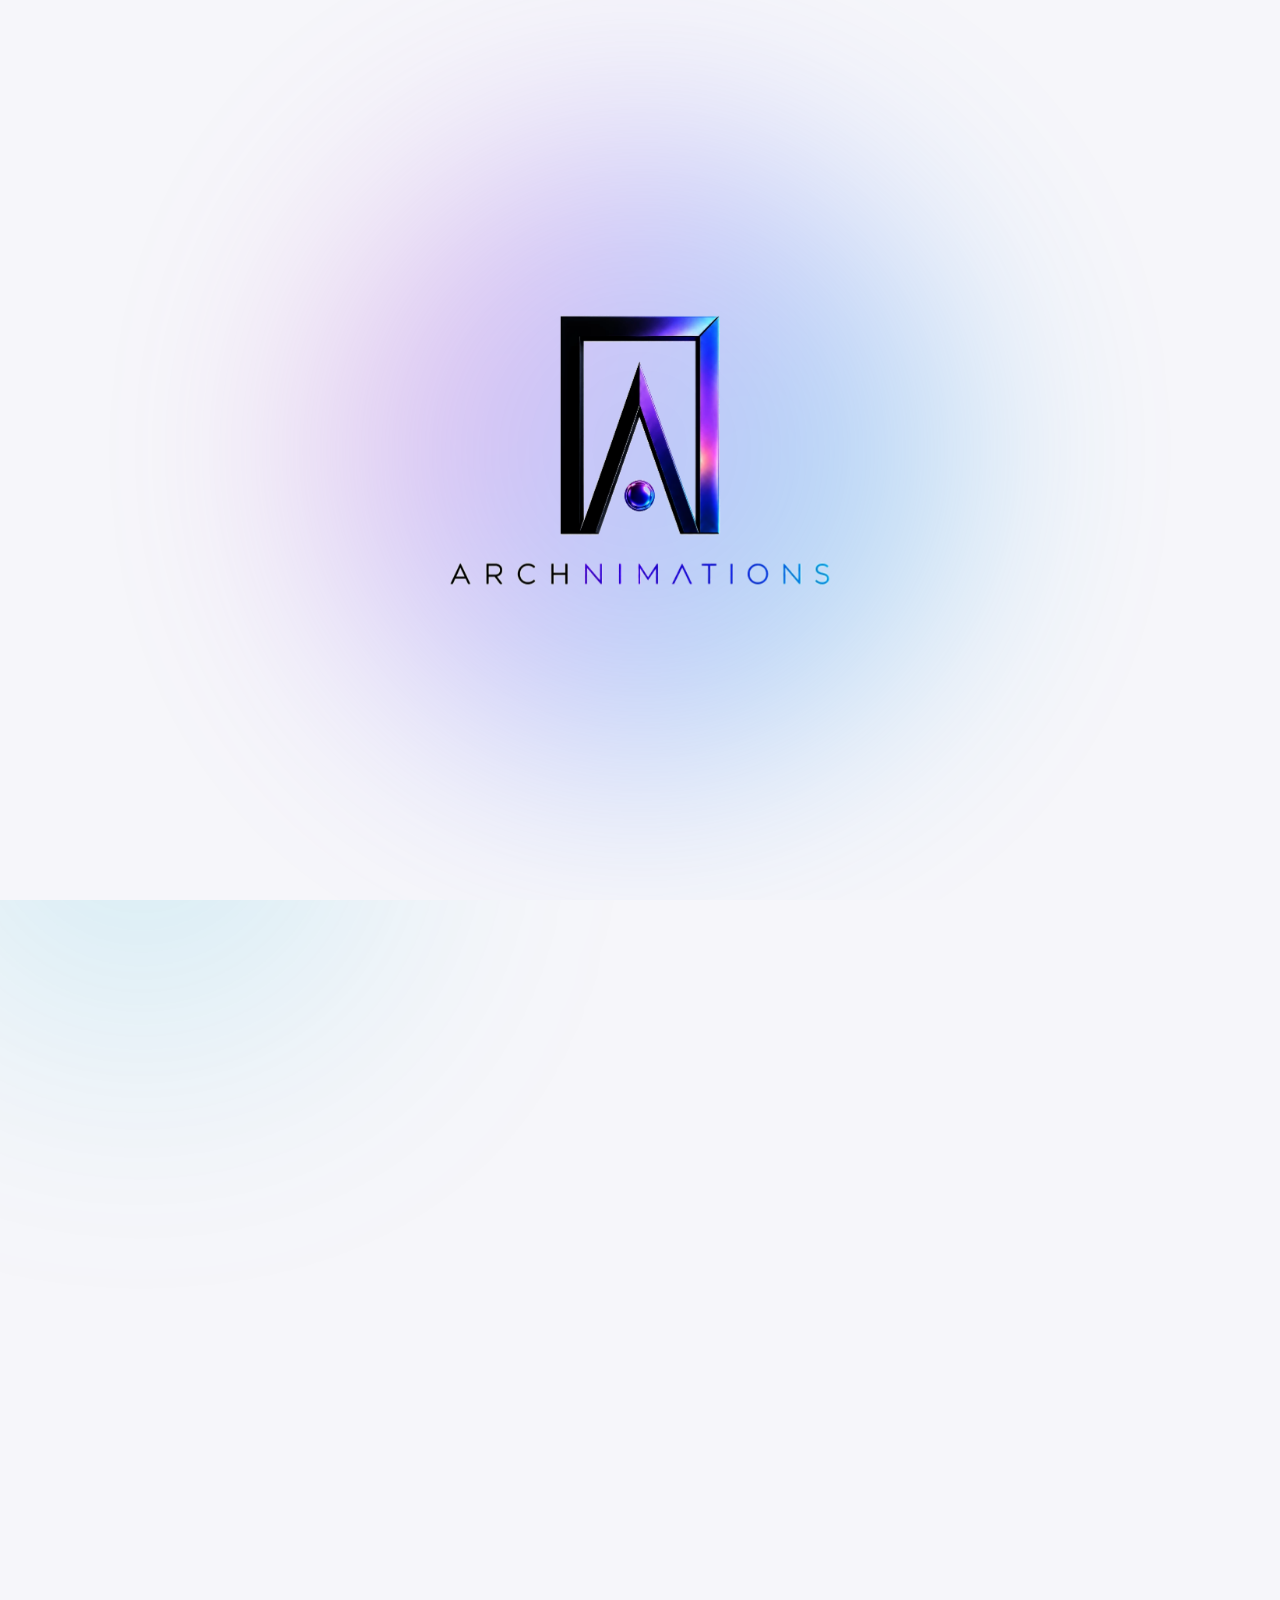
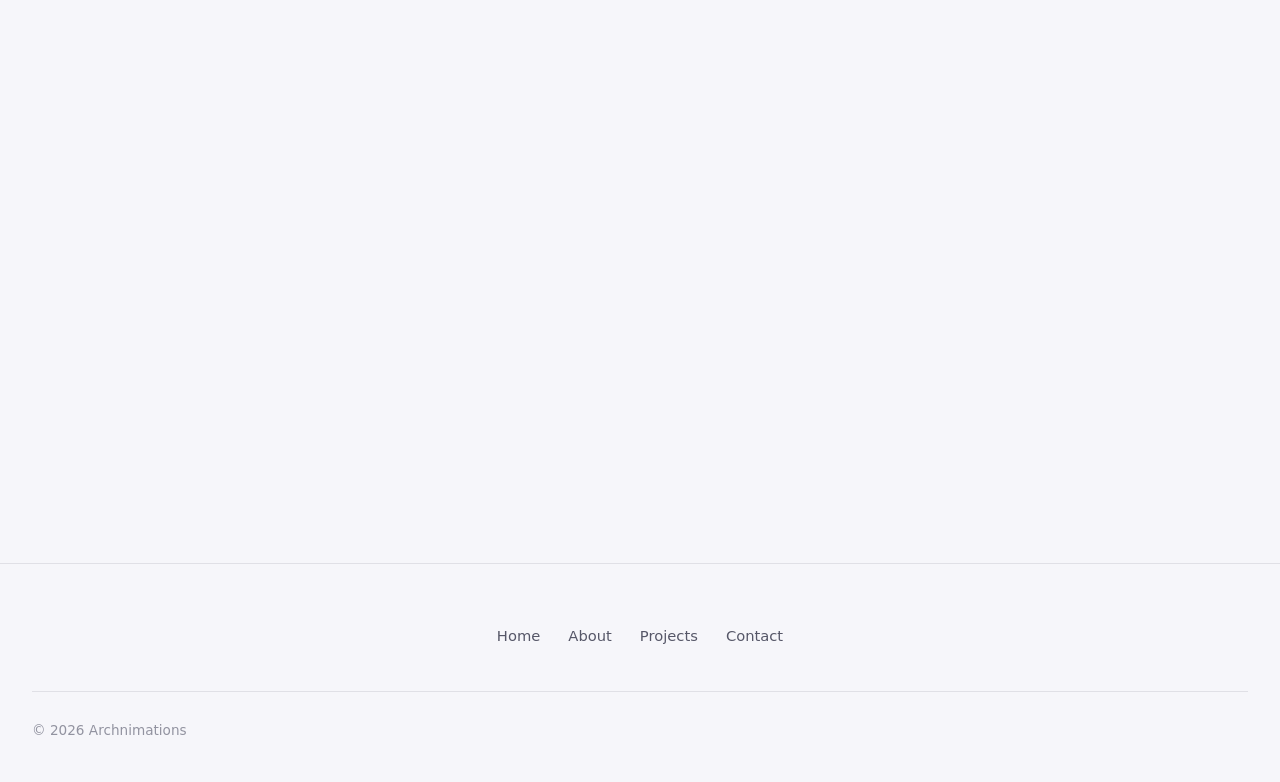
==== commit e5893aaf: "Recrop PINEHURST 8B bath-tile to show half the tile setter Pulled the original at full height and re" ====
--- a/index.html
+++ b/index.html
@@ -18,8 +18,8 @@
 <link rel="icon" href="/favicon.ico" sizes="any">
 <link rel="icon" type="image/png" href="/assets/images/favicon.png">
 <link rel="apple-touch-icon" href="/assets/images/apple-touch-icon.png">
-<link rel="stylesheet" href="/assets/css/style.css?v=20260608h">
-<script src="/assets/js/intro-state.js?v=20260608h"></script>
+<link rel="stylesheet" href="/assets/css/style.css?v=20260608i">
+<script src="/assets/js/intro-state.js?v=20260608i"></script>
 </head>
 <body class="home-page">
 
@@ -189,6 +189,6 @@
   </div>
 </footer>
 
-<script src="/assets/js/main.js?v=20260608h"></script>
+<script src="/assets/js/main.js?v=20260608i"></script>
 </body>
 </html>
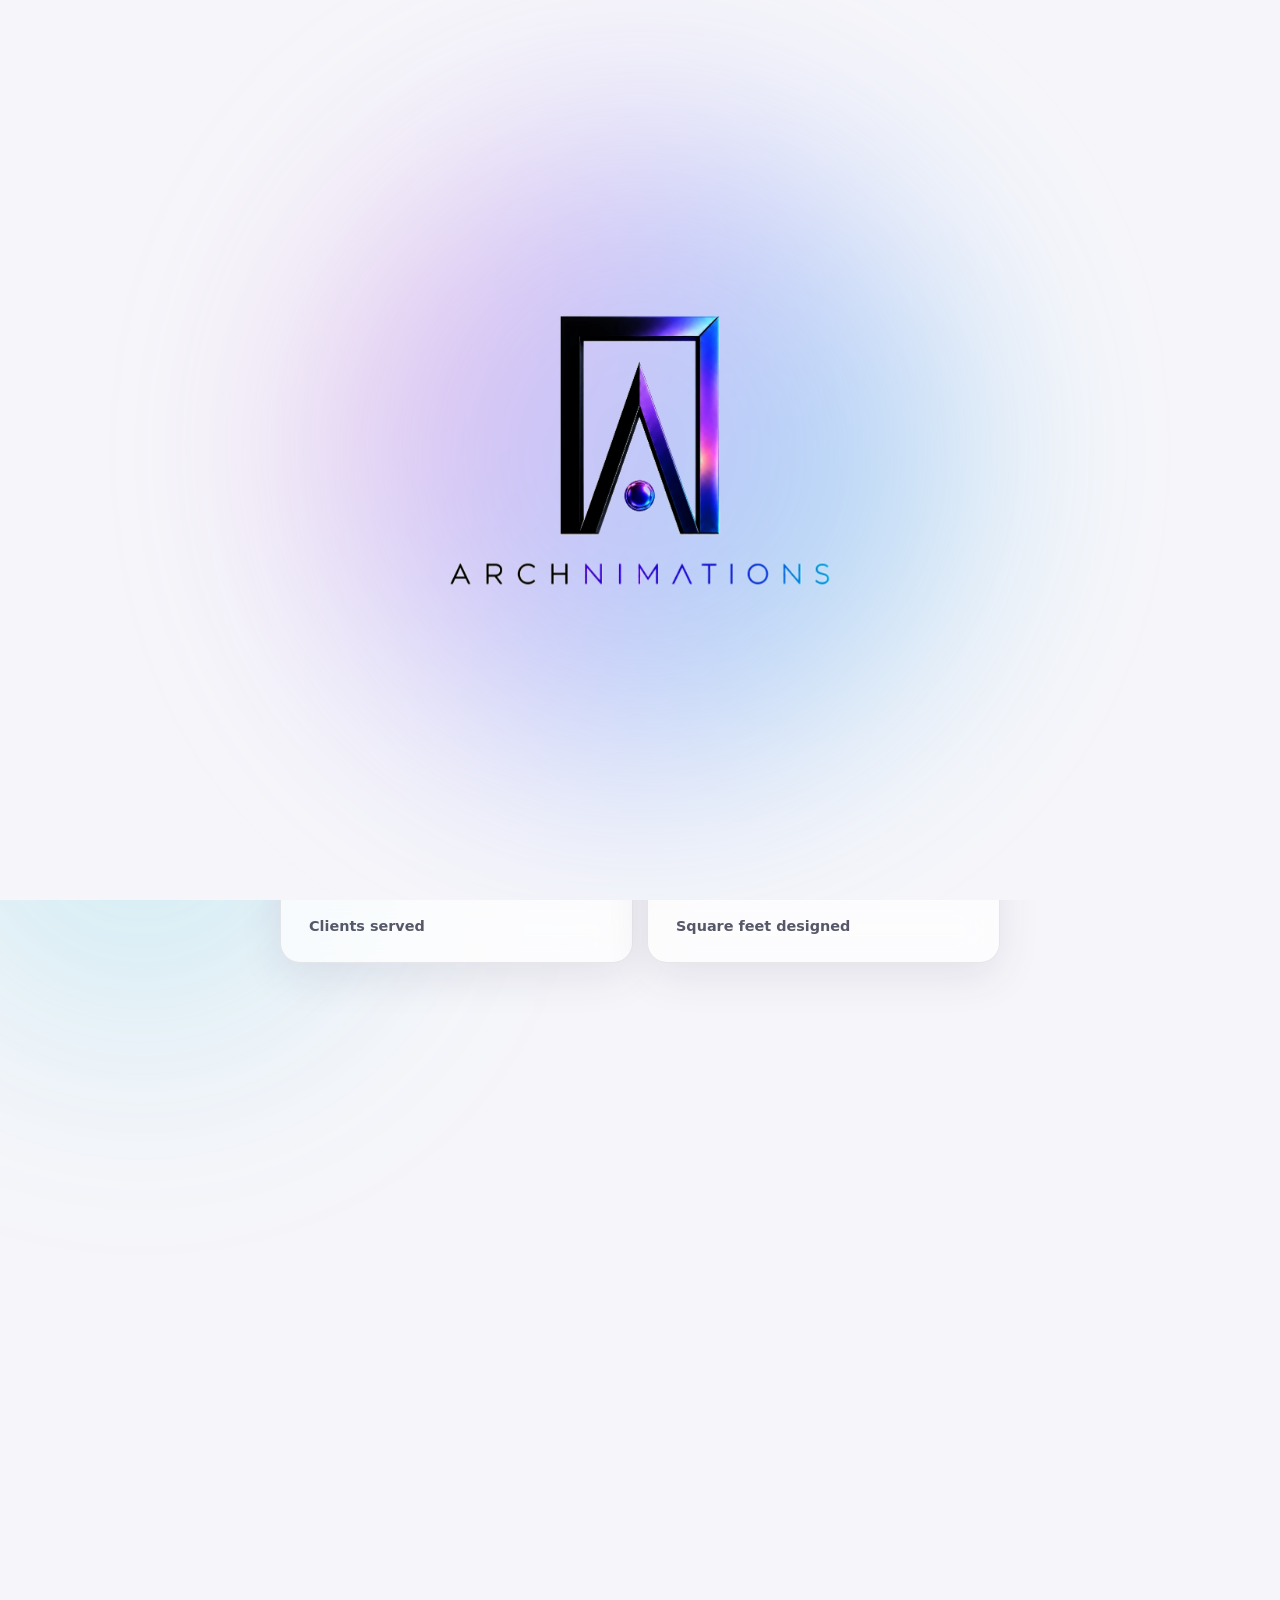
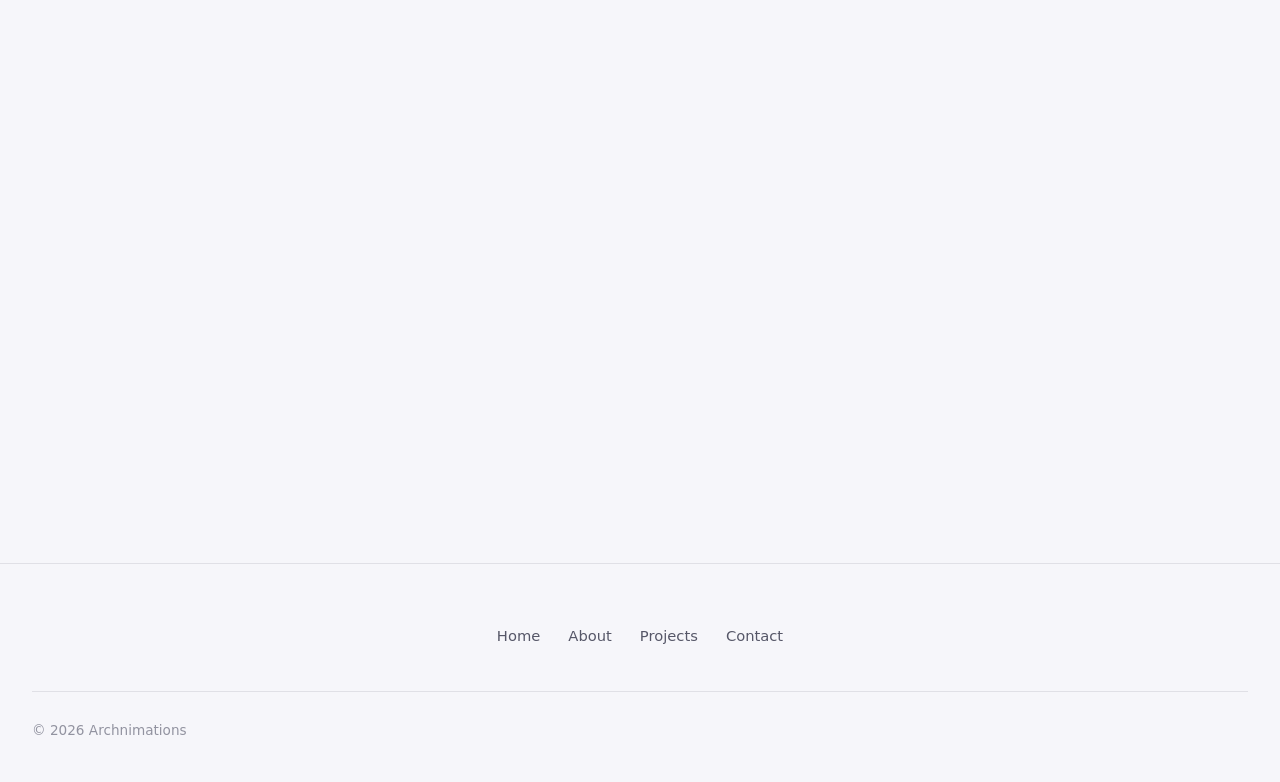
==== commit c28f0e53: "Regenerate PINEHURST 8B floor plan — color-coded zones, no text Per feedback: - Replaced the text-la" ====
--- a/index.html
+++ b/index.html
@@ -18,8 +18,8 @@
 <link rel="icon" href="/favicon.ico" sizes="any">
 <link rel="icon" type="image/png" href="/assets/images/favicon.png">
 <link rel="apple-touch-icon" href="/assets/images/apple-touch-icon.png">
-<link rel="stylesheet" href="/assets/css/style.css?v=20260608i">
-<script src="/assets/js/intro-state.js?v=20260608i"></script>
+<link rel="stylesheet" href="/assets/css/style.css?v=20260608j">
+<script src="/assets/js/intro-state.js?v=20260608j"></script>
 </head>
 <body class="home-page">
 
@@ -189,6 +189,6 @@
   </div>
 </footer>
 
-<script src="/assets/js/main.js?v=20260608i"></script>
+<script src="/assets/js/main.js?v=20260608j"></script>
 </body>
 </html>
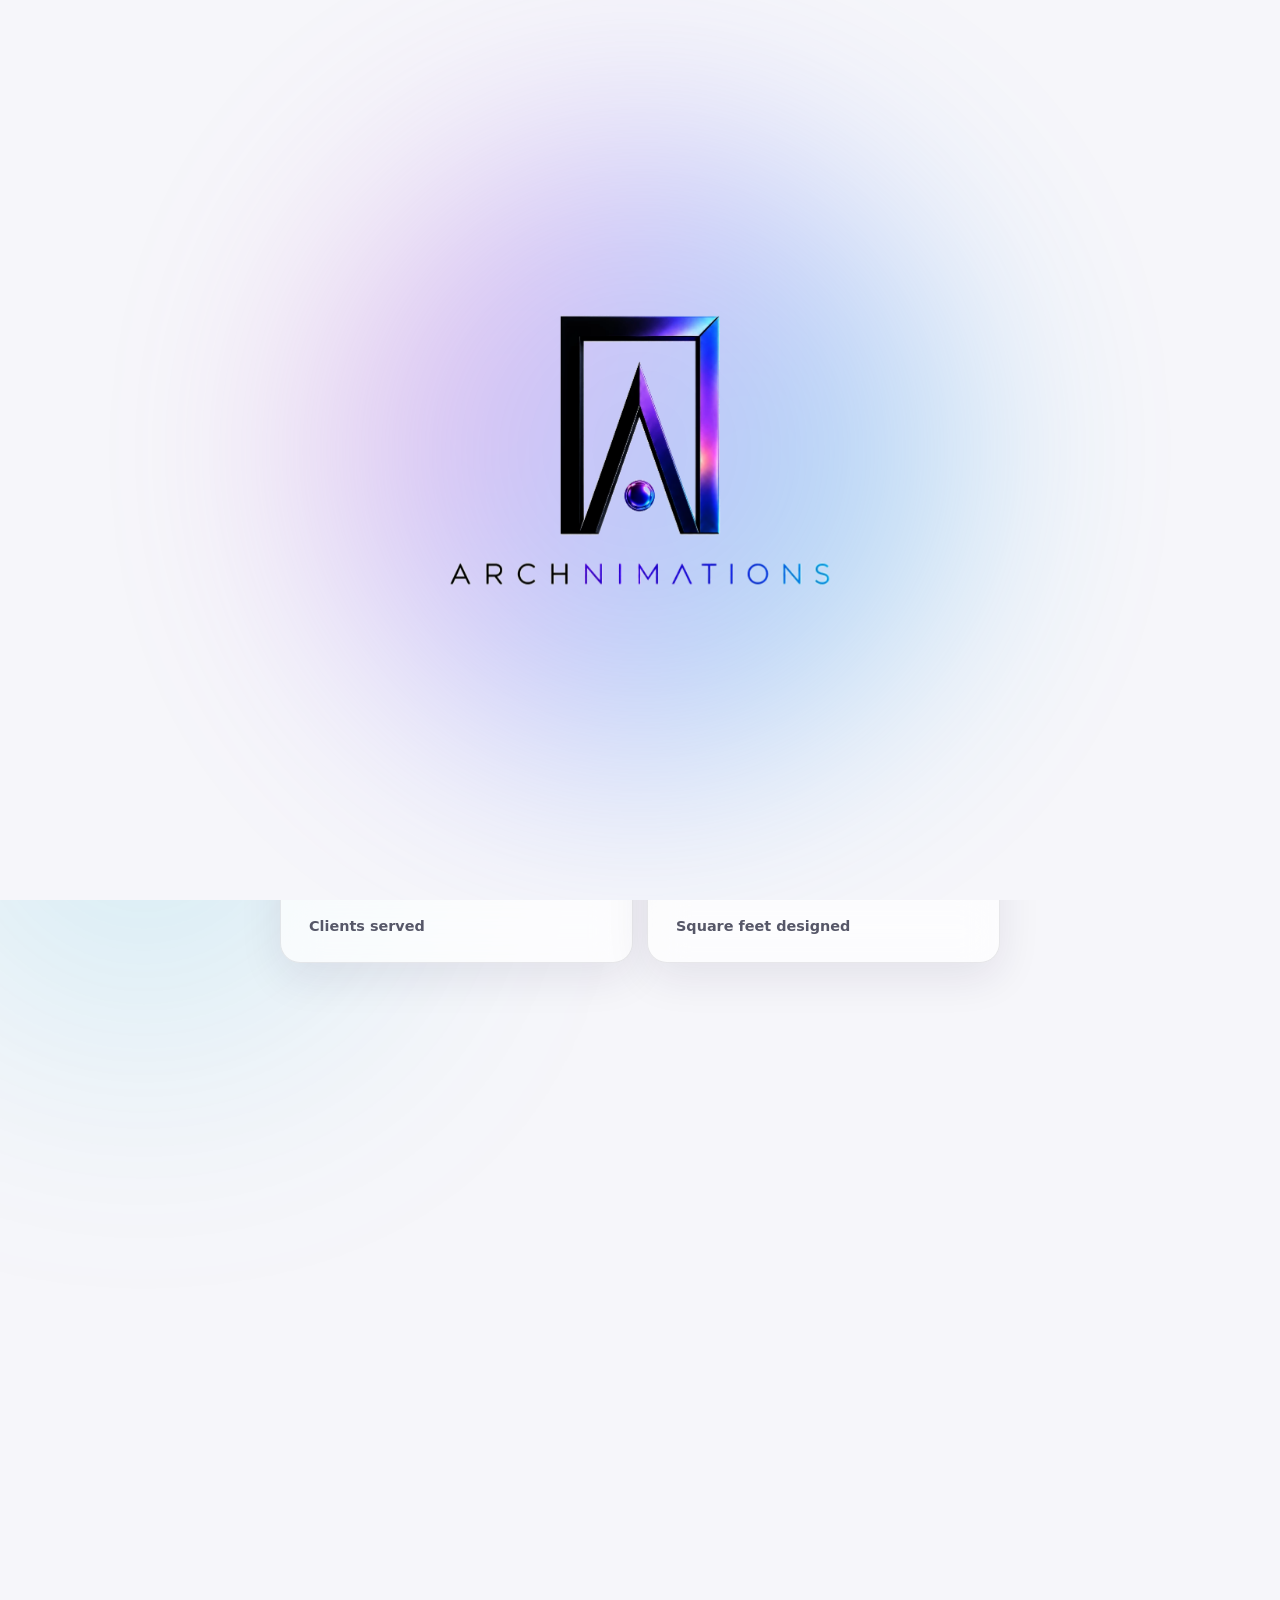
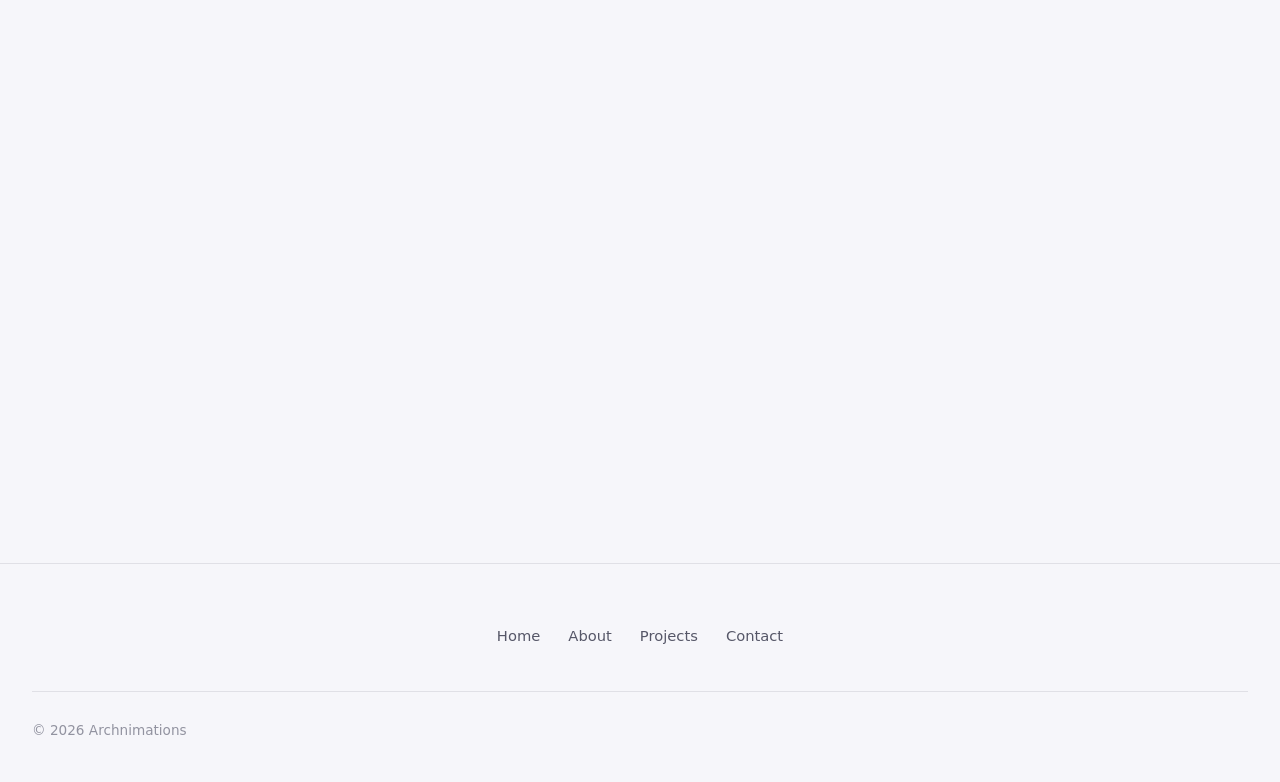
==== commit 0dd6af52: "Regenerate PINEHURST 8B plan with realistic corner-unit windows User feedback: previous plan had win" ====
--- a/index.html
+++ b/index.html
@@ -18,8 +18,8 @@
 <link rel="icon" href="/favicon.ico" sizes="any">
 <link rel="icon" type="image/png" href="/assets/images/favicon.png">
 <link rel="apple-touch-icon" href="/assets/images/apple-touch-icon.png">
-<link rel="stylesheet" href="/assets/css/style.css?v=20260608j">
-<script src="/assets/js/intro-state.js?v=20260608j"></script>
+<link rel="stylesheet" href="/assets/css/style.css?v=20260608l">
+<script src="/assets/js/intro-state.js?v=20260608l"></script>
 </head>
 <body class="home-page">
 
@@ -189,6 +189,6 @@
   </div>
 </footer>
 
-<script src="/assets/js/main.js?v=20260608j"></script>
+<script src="/assets/js/main.js?v=20260608l"></script>
 </body>
 </html>
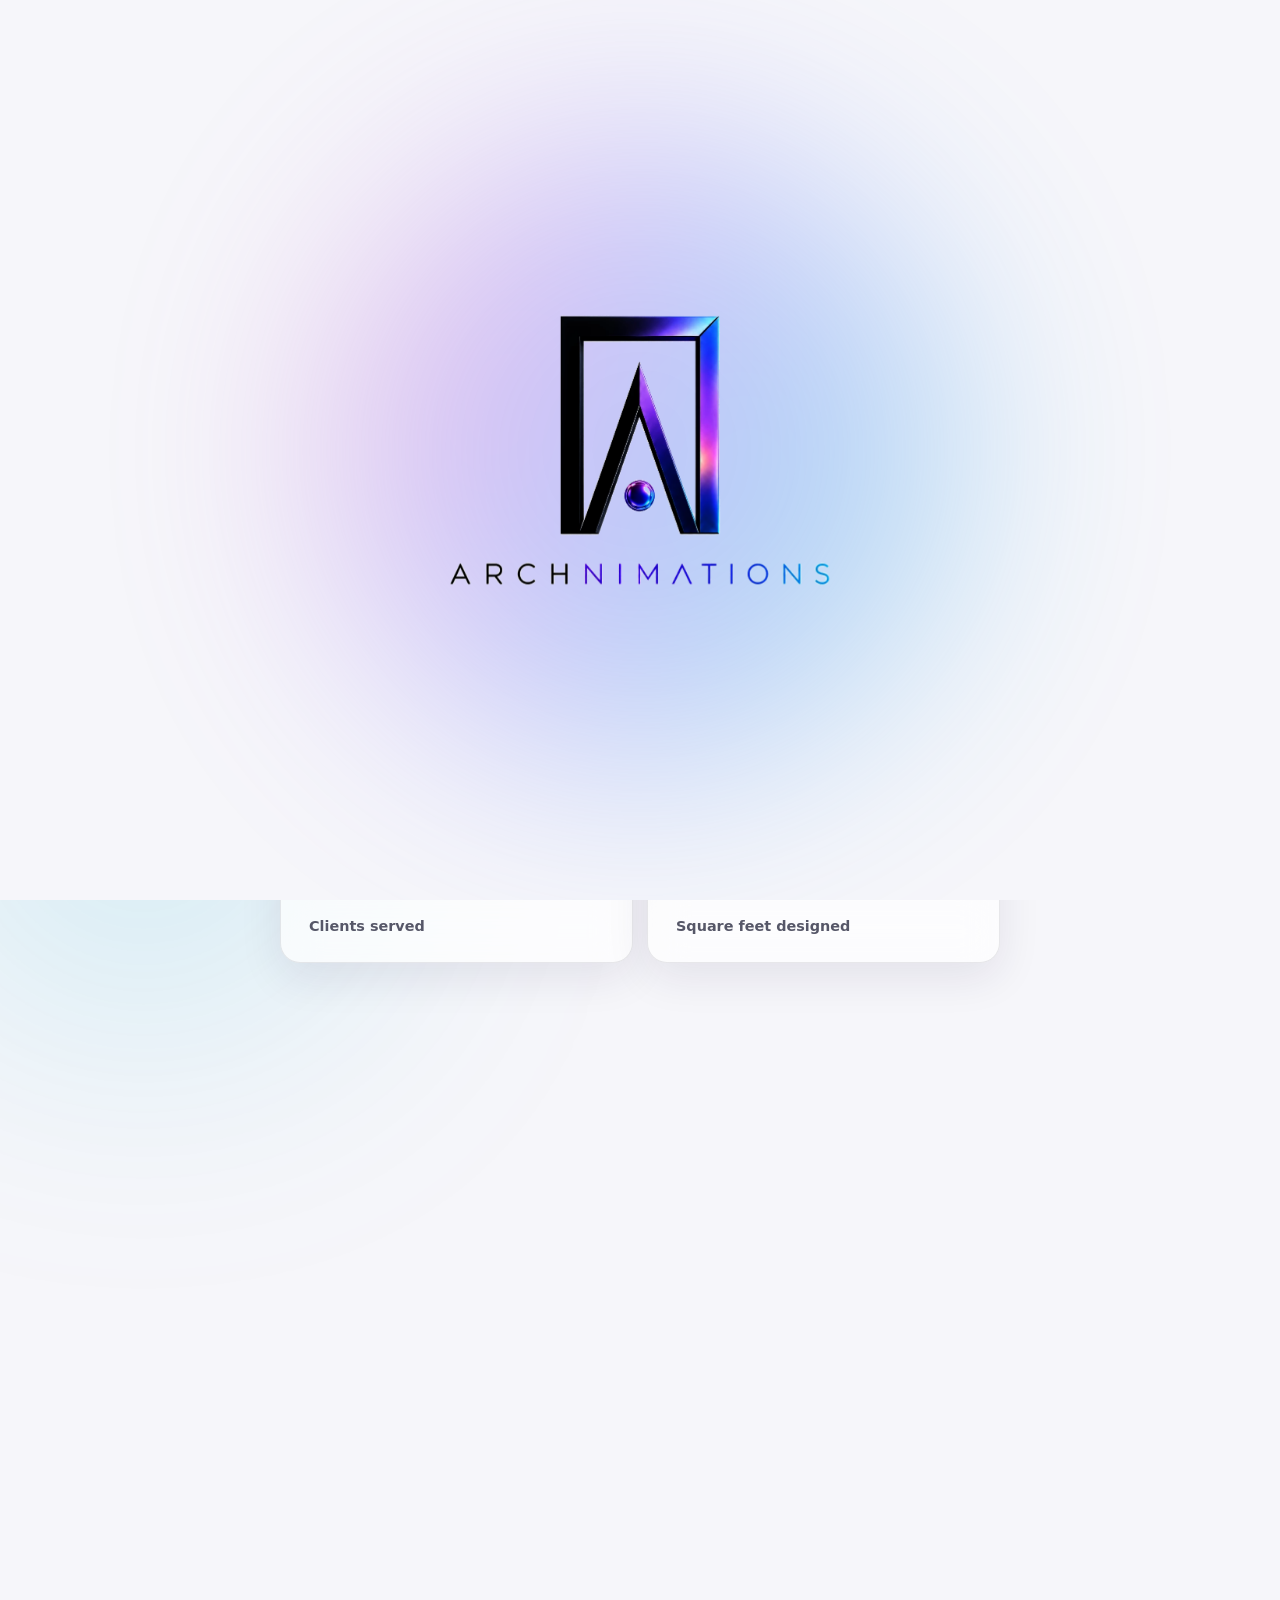
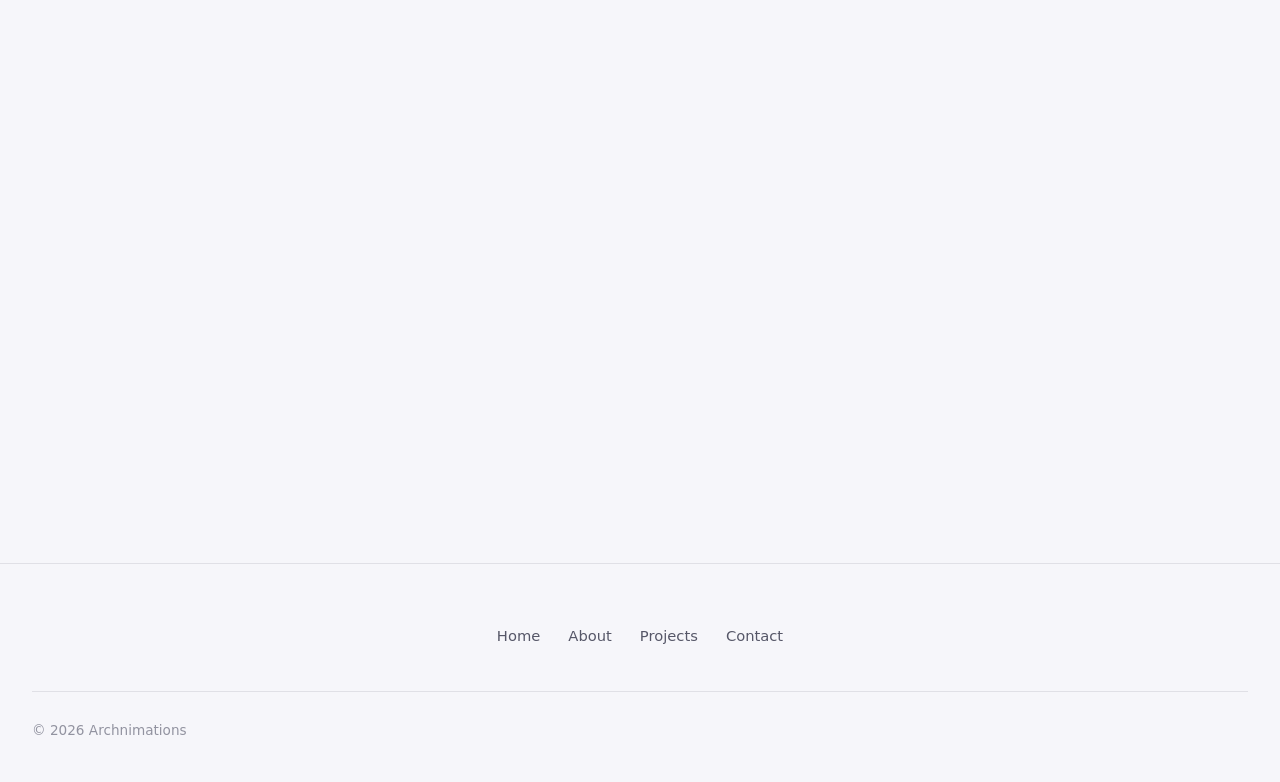
==== commit 5a88a050: "Remove the floor plan from PINEHURST 8B Nano Banana kept reintroducing room labels and adding compas" ====
--- a/index.html
+++ b/index.html
@@ -18,8 +18,8 @@
 <link rel="icon" href="/favicon.ico" sizes="any">
 <link rel="icon" type="image/png" href="/assets/images/favicon.png">
 <link rel="apple-touch-icon" href="/assets/images/apple-touch-icon.png">
-<link rel="stylesheet" href="/assets/css/style.css?v=20260608l">
-<script src="/assets/js/intro-state.js?v=20260608l"></script>
+<link rel="stylesheet" href="/assets/css/style.css?v=20260608n">
+<script src="/assets/js/intro-state.js?v=20260608n"></script>
 </head>
 <body class="home-page">
 
@@ -189,6 +189,6 @@
   </div>
 </footer>
 
-<script src="/assets/js/main.js?v=20260608l"></script>
+<script src="/assets/js/main.js?v=20260608n"></script>
 </body>
 </html>
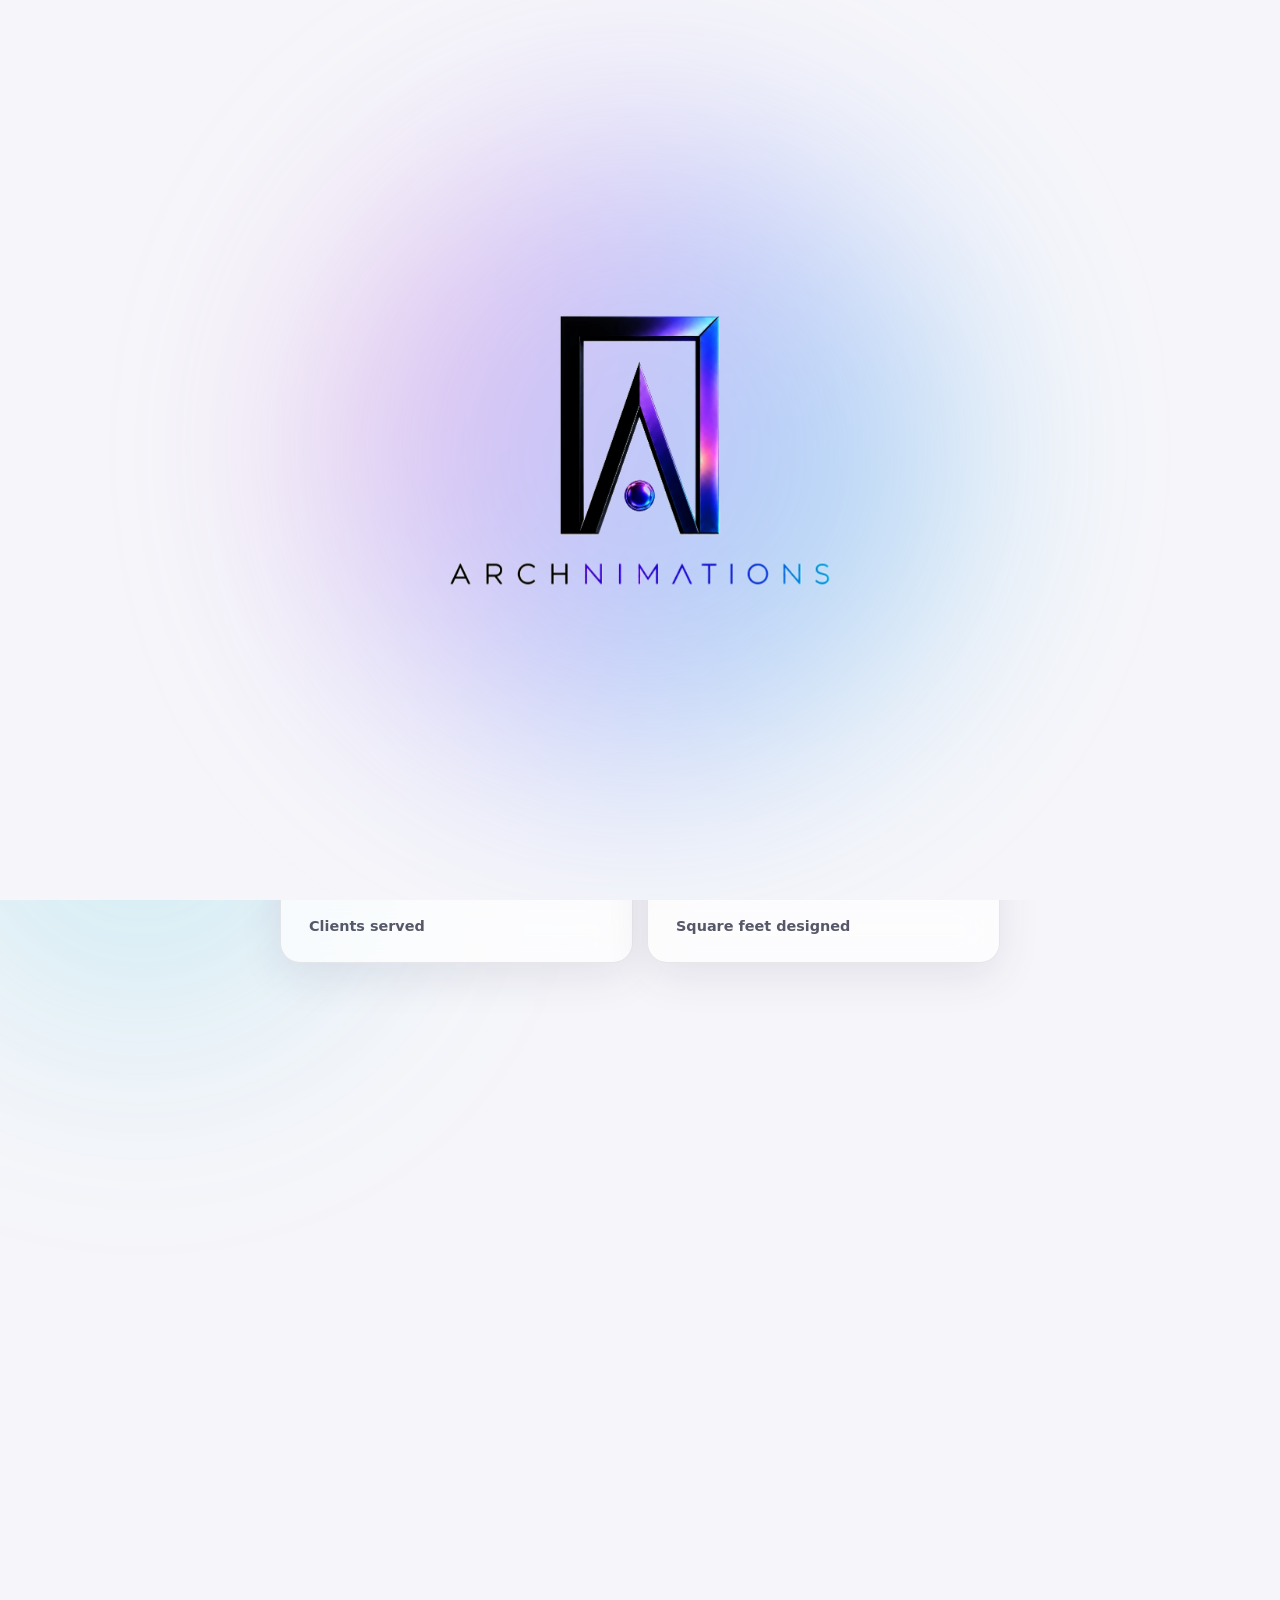
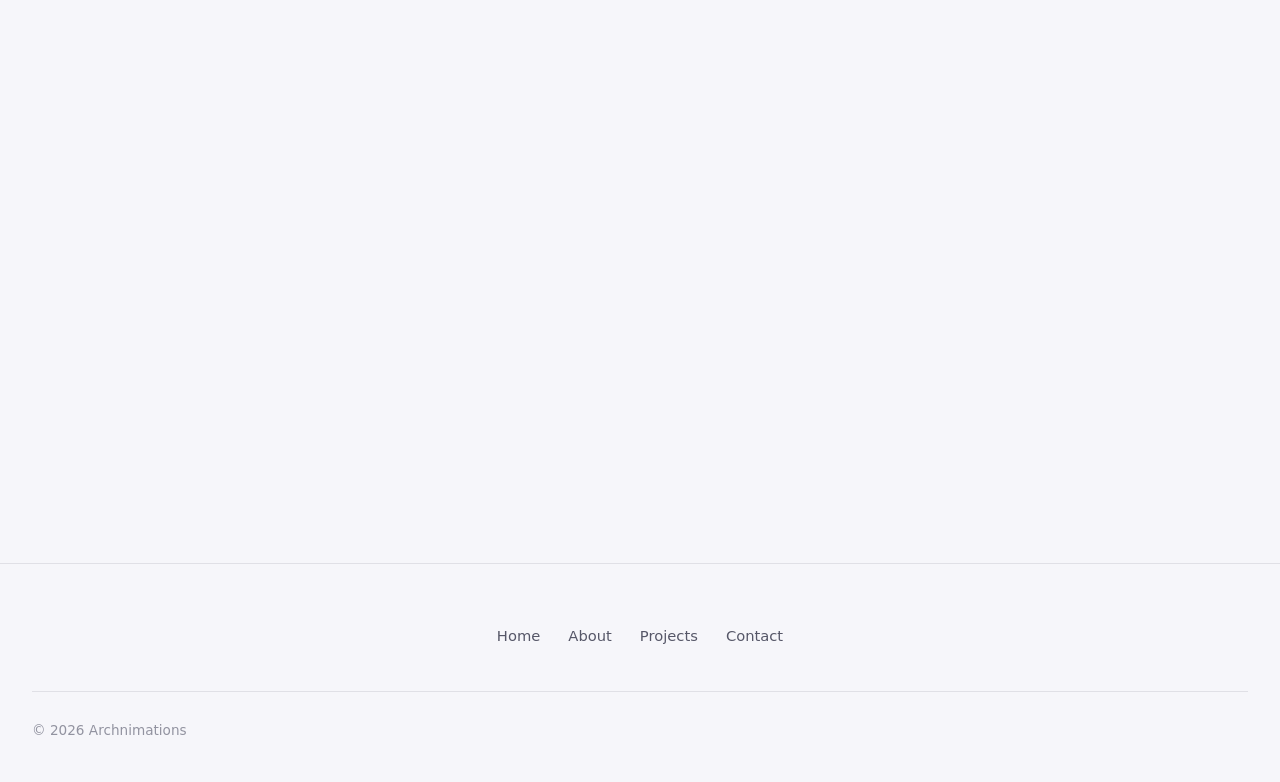
==== commit a4471982: "Mark Humeniks Building as Completed 2022 Updated the Humeniks Building card's meta strip from "Multi" ====
--- a/index.html
+++ b/index.html
@@ -18,8 +18,8 @@
 <link rel="icon" href="/favicon.ico" sizes="any">
 <link rel="icon" type="image/png" href="/assets/images/favicon.png">
 <link rel="apple-touch-icon" href="/assets/images/apple-touch-icon.png">
-<link rel="stylesheet" href="/assets/css/style.css?v=20260608n">
-<script src="/assets/js/intro-state.js?v=20260608n"></script>
+<link rel="stylesheet" href="/assets/css/style.css?v=20260609">
+<script src="/assets/js/intro-state.js?v=20260609"></script>
 </head>
 <body class="home-page">
 
@@ -189,6 +189,6 @@
   </div>
 </footer>
 
-<script src="/assets/js/main.js?v=20260608n"></script>
+<script src="/assets/js/main.js?v=20260609"></script>
 </body>
 </html>
